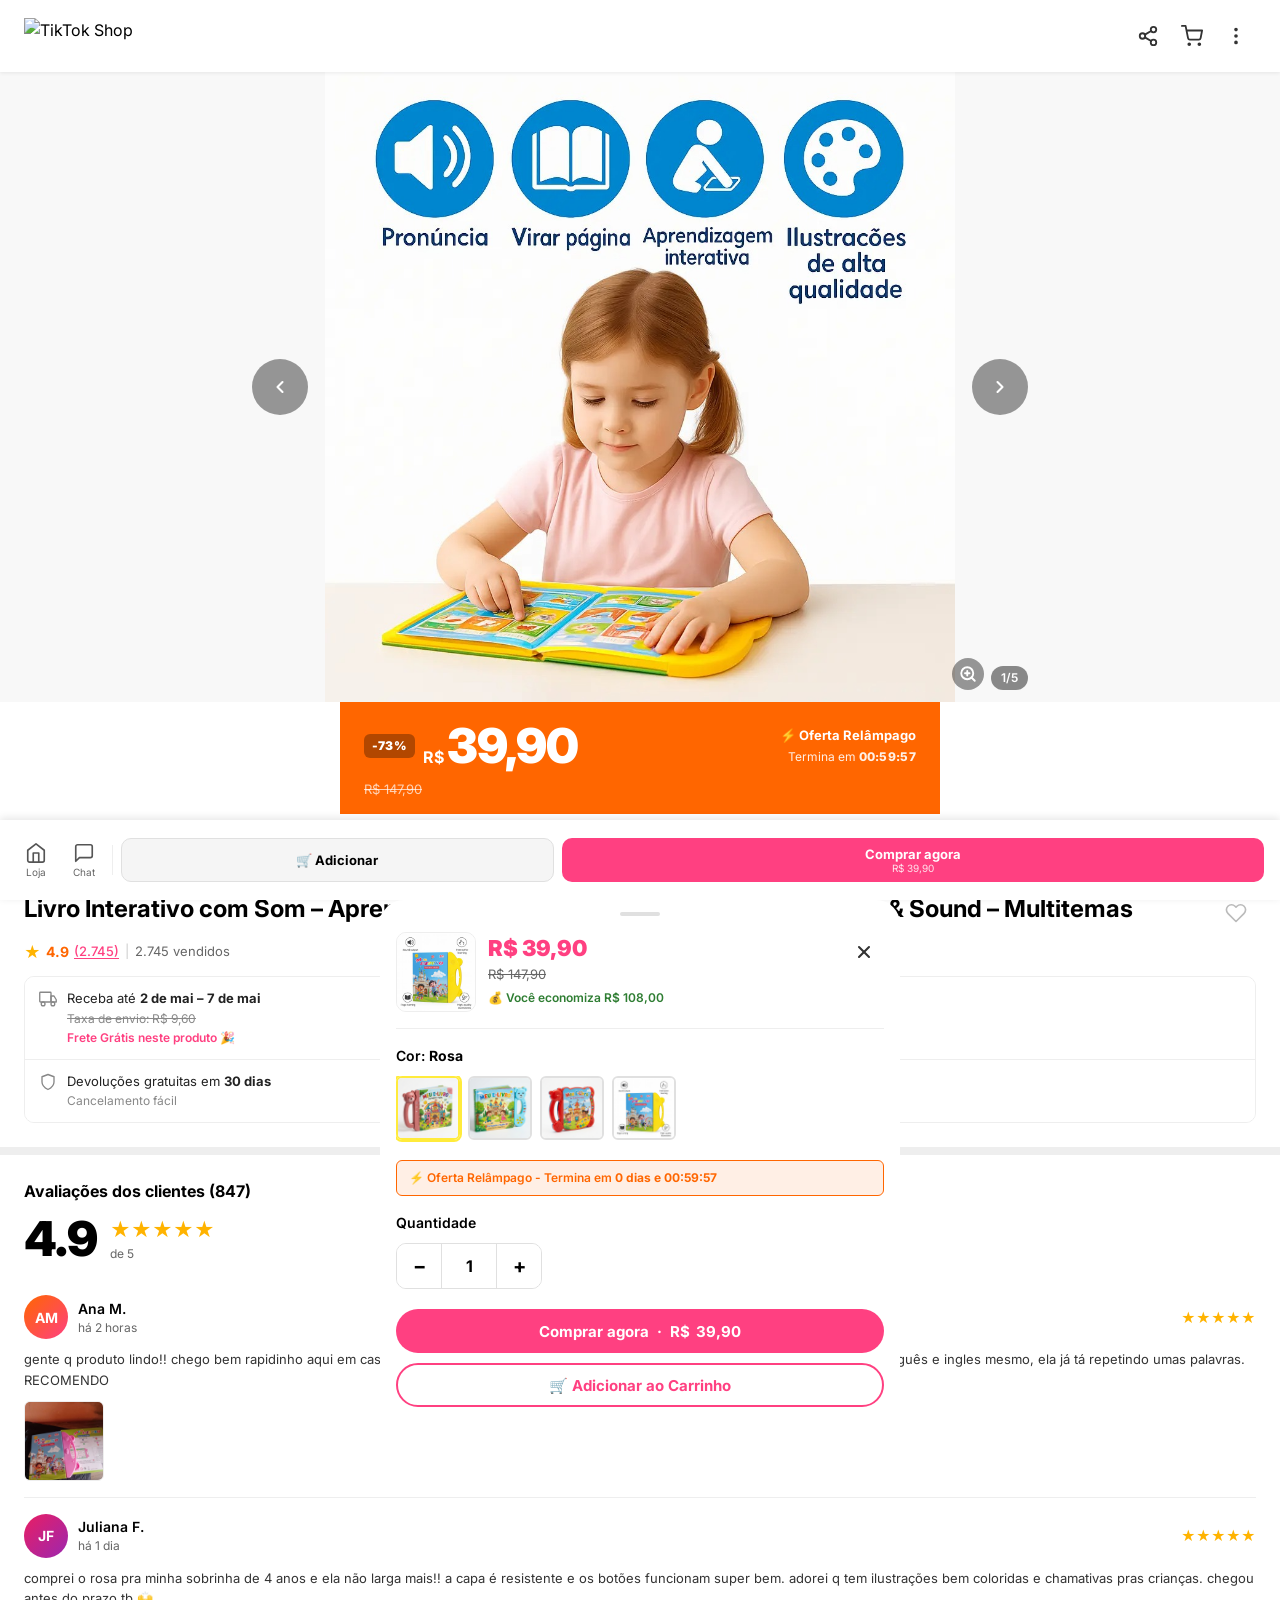
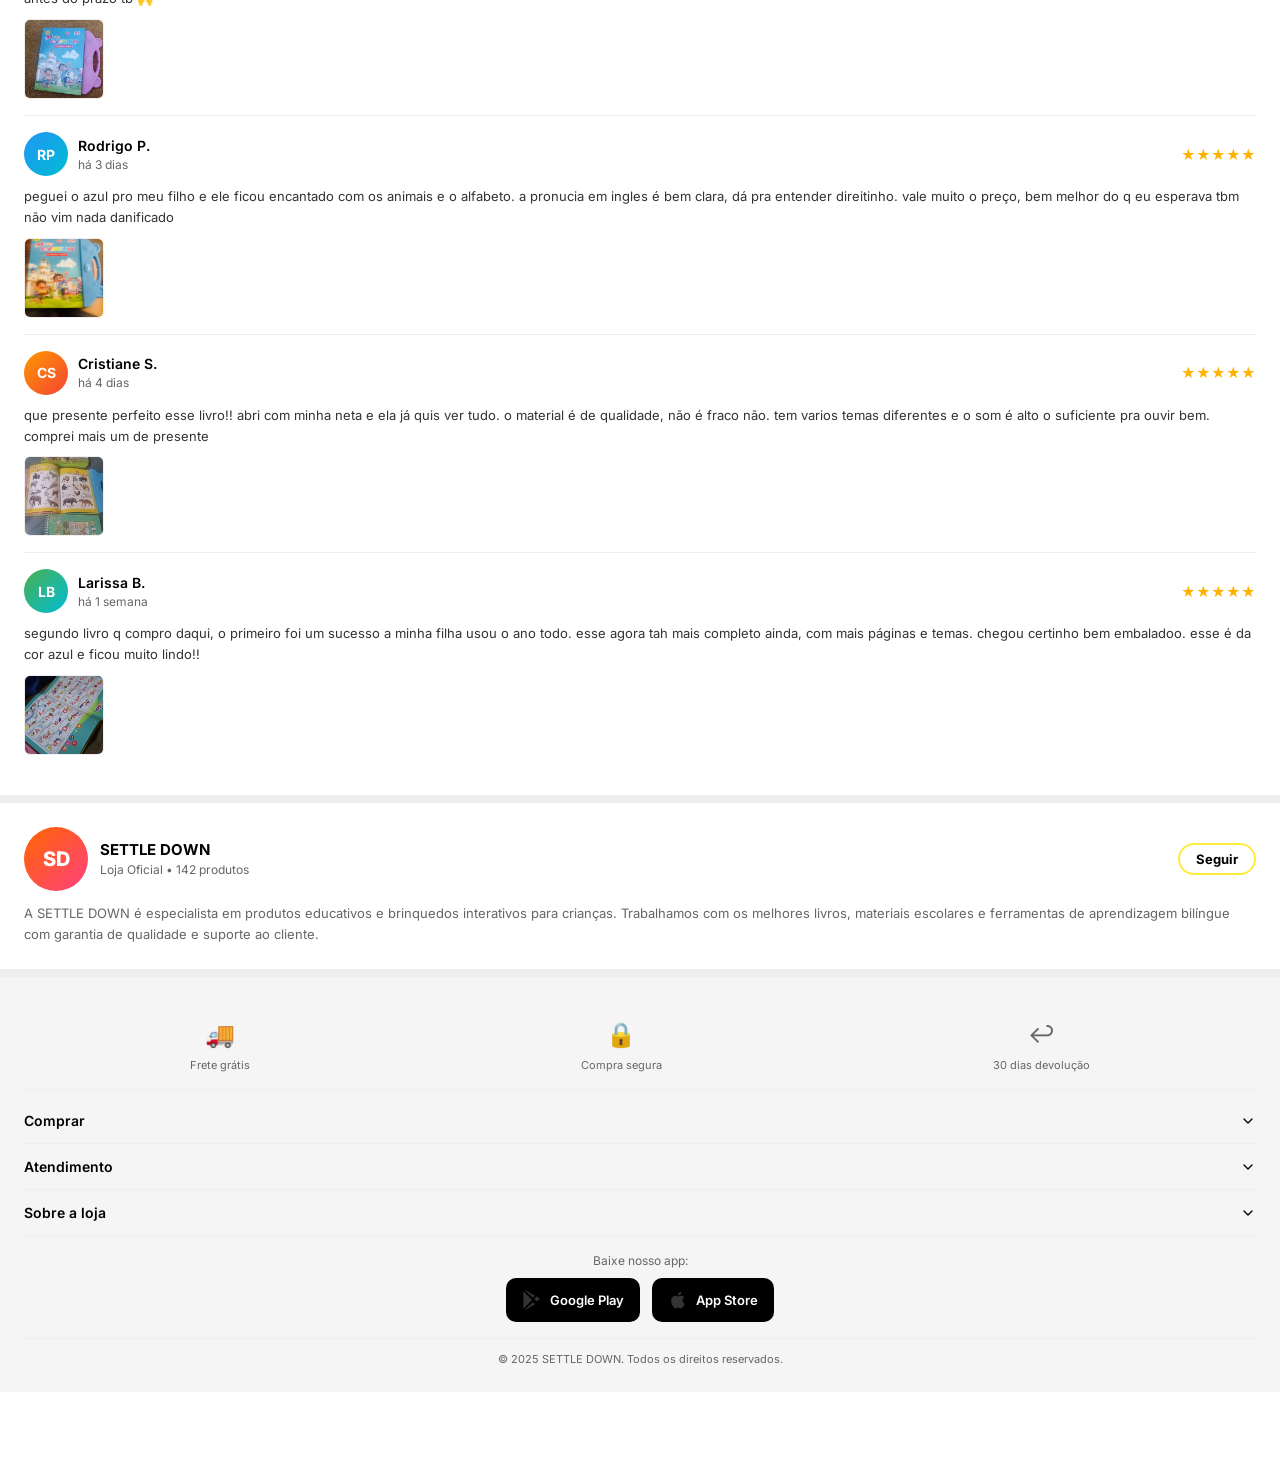
==== index.html @ db9d27bf "Update index.html" ====
<!DOCTYPE html>
<html lang="pt-BR">
<head>
  <!-- TikTok Pixel Code Start -->
<script>
!function (w, d, t) {
  w.TiktokAnalyticsObject=t;var ttq=w[t]=w[t]||[];ttq.methods=["page","track","identify","instances","debug","on","off","once","ready","alias","group","enableCookie","disableCookie","holdConsent","revokeConsent","grantConsent"],ttq.setAndDefer=function(t,e){t[e]=function(){t.push([e].concat(Array.prototype.slice.call(arguments,0)))}};for(var i=0;i<ttq.methods.length;i++)ttq.setAndDefer(ttq,ttq.methods[i]);ttq.instance=function(t){for(
var e=ttq._i[t]||[],n=0;n<ttq.methods.length;n++)ttq.setAndDefer(e,ttq.methods[n]);return e},ttq.load=function(e,n){var r="https://analytics.tiktok.com/i18n/pixel/events.js",o=n&&n.partner;ttq._i=ttq._i||{},ttq._i[e]=[],ttq._i[e]._u=r,ttq._t=ttq._t||{},ttq._t[e]=+new Date,ttq._o=ttq._o||{},ttq._o[e]=n||{};n=document.createElement("script")
;n.type="text/javascript",n.async=!0,n.src=r+"?sdkid="+e+"&lib="+t;e=document.getElementsByTagName("script")[0];e.parentNode.insertBefore(n,e)};


  ttq.load('D7K9DBJC77U6M9K7TMSG');
  ttq.page();
}(window, document, 'ttq');
</script>
<!-- TikTok Pixel Code End -->

  <meta charset="UTF-8">
  <meta name="viewport" content="width=device-width, initial-scale=1.0, maximum-scale=1.0, user-scalable=no">
  <meta name="description" content="Livro Interativo com Som – Aprendizagem Bilíngue Português/Inglês – Touch & Sound – Multitemas. Oferta relâmpago com -87% de desconto. Frete grátis e devolução em 30 dias.">
  <title>Livro Interativo com Som – Touch & Sound Bilíngue | Loja Oficial</title>
  <link rel="stylesheet" href="styles.css">
  <link rel="stylesheet" href="product.css">
</head>
<body>

<!-- ========== OVERLAY ========== -->
<div class="overlay" id="overlay"></div>

<!-- ========== HEADER ========== -->
<header class="site-header" id="site-header">
  <div class="header-logo">
    <img src="//sf16-website.neutral.ttwstatic.com/obj/tiktok_web_static/i18n_ecom_fe/tiktok_shop_web_mono/packages/apps/pdp_h5/static/image/tts-logo-light.28ce4ad8.png" alt="TikTok Shop" class="header-logo-img">
  </div>
  <div class="header-actions">
    <button class="icon-btn" aria-label="Compartilhar" id="share-btn" title="Compartilhar">
      <svg width="22" height="22" viewBox="0 0 24 24" fill="none" stroke="#333" stroke-width="2" stroke-linecap="round" stroke-linejoin="round">
        <circle cx="18" cy="5" r="3"/><circle cx="6" cy="12" r="3"/><circle cx="18" cy="19" r="3"/>
        <line x1="8.59" y1="13.51" x2="15.42" y2="17.49"/><line x1="15.41" y1="6.51" x2="8.59" y2="10.49"/>
      </svg>
    </button>
    <button class="icon-btn cart-badge" aria-label="Carrinho" id="cart-btn" title="Carrinho">
      <svg width="22" height="22" viewBox="0 0 24 24" fill="none" stroke="#333" stroke-width="2" stroke-linecap="round" stroke-linejoin="round">
        <circle cx="9" cy="21" r="1"/><circle cx="20" cy="21" r="1"/>
        <path d="M1 1h4l2.68 13.39a2 2 0 0 0 2 1.61h9.72a2 2 0 0 0 2-1.61L23 6H6"/>
      </svg>
      <span class="cart-badge-dot" id="cart-dot" style="display:none"></span>
    </button>
    <button class="icon-btn" aria-label="Menu" id="menu-btn" title="Menu">
      <svg width="22" height="22" viewBox="0 0 24 24" fill="none" stroke="#333" stroke-width="2" stroke-linecap="round" stroke-linejoin="round">
        <circle cx="12" cy="5" r="1"/><circle cx="12" cy="12" r="1"/><circle cx="12" cy="19" r="1"/>
      </svg>
    </button>
  </div>
</header>

<!-- ========== MAIN PAGE ========== -->
<main class="page" id="main-page">

  <!-- ===== GALLERY / CAROUSEL ===== -->
  <section class="gallery-section" aria-label="Galeria de imagens do produto">
    <div class="gallery-wrapper" id="gallery-wrapper">
      <div class="gallery-track" id="gallery-track">
        <div class="gallery-slide"><img src="book_1.jpg" alt="Livro Interativo com Som – criança usando o livro" loading="eager"></div>
        <div class="gallery-slide"><img src="book_2.jpg" alt="Livro Interativo com Som – Meu E-Livro capa frontal" loading="lazy"></div>
        <div class="gallery-slide"><img src="book_3.jpg" alt="Livro Interativo com Som – página do alfabeto bilíngue" loading="lazy"></div>
        <div class="gallery-slide"><img src="book_4.jpg" alt="Livro Interativo com Som – verso do produto" loading="lazy"></div>
        <div class="gallery-slide"><img src="book_5.jpg" alt="Livro Interativo com Som – produto em cena" loading="lazy"></div>
      </div>
      <button class="gallery-arrow gallery-prev" id="gallery-prev" aria-label="Imagem anterior">
        <svg width="20" height="20" viewBox="0 0 24 24" fill="none" stroke="#fff" stroke-width="2.5" stroke-linecap="round" stroke-linejoin="round"><polyline points="15,18 9,12 15,6"/></svg>
      </button>
      <button class="gallery-arrow gallery-next" id="gallery-next" aria-label="Próxima imagem">
        <svg width="20" height="20" viewBox="0 0 24 24" fill="none" stroke="#fff" stroke-width="2.5" stroke-linecap="round" stroke-linejoin="round"><polyline points="9,18 15,12 9,6"/></svg>
      </button>
      <div class="gallery-counter" id="gallery-counter">1/5</div>
      <button class="gallery-zoom" id="gallery-zoom" aria-label="Ampliar imagem">
        <svg width="18" height="18" viewBox="0 0 24 24" fill="none" stroke="#fff" stroke-width="2.5" stroke-linecap="round" stroke-linejoin="round"><circle cx="11" cy="11" r="8"/><line x1="21" y1="21" x2="16.65" y2="16.65"/><line x1="11" y1="8" x2="11" y2="14"/><line x1="8" y1="11" x2="14" y2="11"/></svg>
      </button>
    </div>
  </section>

  <!-- ===== PRICE & URGENCY ===== -->
  <section class="price-section" aria-label="Oferta e preço">

    <!-- CAIXA LARANJA -->
    <div class="price-box">

      <!-- Linha 1: [badge + preço grande] à esquerda  |  [⚡ texto + countdown] à direita -->
      <div class="price-main-row">

        <div class="price-left-group">
          <span class="discount-tag">-73%</span>
          <div class="price-current">
            <span class="price-currency">R$</span>
            <strong class="price-value" id="price-display">39,90</strong>
          </div>
        </div>

        <div class="price-right-group">
          <div class="price-offer-label">⚡ Oferta Relâmpago</div>
          <div class="price-countdown">Termina em <strong id="countdown-timer">00:59:59</strong></div>
        </div>

      </div>

      <!-- Linha 2: preço original riscado -->
      <div class="price-original-row">
        <span class="price-orig-strike">R$ 147,90</span>
      </div>

    </div><!-- /price-box -->

    <!-- TIRA BRANCA COM PILLS -->
    <div class="price-pills-strip">
      <button class="price-pill price-pill--filled">🎁 Economize R$ 108,00</button>
      <button class="price-pill price-pill--outline">Economize 73% com bônus</button>
    </div>

  </section>

  <!-- ===== PRODUCT INFO ===== -->
  <section class="product-info-section" aria-label="Informações do produto">
    <div class="product-title-row">
      <h1 class="product-title">Livro Interativo com Som – Aprendizagem Bilíngue Português/Inglês – Touch &amp; Sound – Multitemas</h1>
      <button class="icon-btn fav-btn" id="fav-btn" aria-label="Adicionar aos favoritos" title="Favoritar">
        <svg id="fav-icon" width="22" height="22" viewBox="0 0 24 24" fill="none" stroke="#bbb" stroke-width="1.8" stroke-linecap="round" stroke-linejoin="round"><path d="M20.84 4.61a5.5 5.5 0 0 0-7.78 0L12 5.67l-1.06-1.06a5.5 5.5 0 0 0-7.78 7.78l1.06 1.06L12 21.23l7.78-7.78 1.06-1.06a5.5 5.5 0 0 0 0-7.78z"/></svg>
      </button>
    </div>

    <!-- Rating row: ★ laranja + 4.9 laranja + (2.745) azul | pipe | 2.745 vendidos -->
    <div class="product-rating-row">
      <span class="star-single">★</span>
      <span class="rating-num-orange">4.9</span>
      <span class="rating-count-link">(2.745)</span>
      <span class="rating-pipe">|</span>
      <span class="rating-sold">2.745 vendidos</span>
    </div>

    <!-- Logistics -->
    <div class="logistics-list">

      <!-- Entrega -->
      <div class="logistics-item">
        <span class="logistics-icon-svg">
          <svg width="18" height="18" viewBox="0 0 24 24" fill="none" stroke="#888" stroke-width="1.8" stroke-linecap="round" stroke-linejoin="round"><rect x="1" y="3" width="15" height="13" rx="1"/><path d="M16 8h4l3 5v3h-7V8z"/><circle cx="5.5" cy="18.5" r="2.5"/><circle cx="18.5" cy="18.5" r="2.5"/></svg>
        </span>
        <div class="logistics-item-body">
          <div style="font-size:13px;color:#222">Receba até <strong>2 de mai – 7 de mai</strong></div>
          <div style="font-size:12px;color:#888;text-decoration:line-through;margin-top:1px">Taxa de envio: R$ 9,60</div>
          <div style="font-size:12px;color:var(--color-action);font-weight:600;margin-top:1px">Frete Grátis neste produto 🎉</div>
        </div>
      </div>

      <!-- Devoluções -->
      <div class="logistics-item">
        <span class="logistics-icon-svg">
          <svg width="18" height="18" viewBox="0 0 24 24" fill="none" stroke="#888" stroke-width="1.8" stroke-linecap="round" stroke-linejoin="round"><path d="M12 22s8-4 8-10V5l-8-3-8 3v7c0 6 8 10 8 10z"/></svg>
        </span>
        <div class="logistics-item-body">
          <div style="font-size:13px;color:#222">Devoluções gratuitas em <strong>30 dias</strong></div>
          <div style="font-size:12px;color:#888;margin-top:1px">Cancelamento fácil</div>
        </div>
      </div>

    </div>
  </section>

  <div class="section-divider"></div>

  <!-- ===== REVIEWS ===== -->
  <section class="reviews-section" aria-label="Avaliações dos clientes">
    <div class="reviews-header">
      <h2 class="section-title">Avaliações dos clientes (847)</h2>
      <div class="reviews-summary">
        <span class="rating-big">4.9</span>
        <div>
          <div class="stars" style="font-size:20px">★★★★★</div>
          <div style="font-size:12px;color:var(--color-text-secondary)">de 5</div>
        </div>
      </div>
    </div>
      <!-- Review 1 -->
      <article class="review-card">
        <div class="review-header">
          <div class="review-avatar" style="background: linear-gradient(135deg,#FF6600,#FF4081)">AM</div>
          <div class="review-meta">
            <div class="font-semibold" style="font-size:14px">Ana M.</div>
            <div style="font-size:12px;color:var(--color-text-secondary)">há 2 horas</div>
          </div>
          <div class="stars" style="margin-left:auto">★★★★★</div>
        </div>
        <p class="review-text">gente q produto lindo!! chego bem rapidinho aqui em casa, minha filha amou de mais ficou só apertando os botões kkk. o livro fala em português e ingles mesmo, ela já tá repetindo umas palavras. RECOMENDO</p>
        <img class="review-photo" src="review_1.jpg" alt="Foto do livro recebido" loading="lazy">
      </article>
      <!-- Review 2 -->
      <article class="review-card">
        <div class="review-header">
          <div class="review-avatar" style="background: linear-gradient(135deg,#E91E63,#9C27B0)">JF</div>
          <div class="review-meta">
            <div class="font-semibold" style="font-size:14px">Juliana F.</div>
            <div style="font-size:12px;color:var(--color-text-secondary)">há 1 dia</div>
          </div>
          <div class="stars" style="margin-left:auto">★★★★★</div>
        </div>
        <p class="review-text">comprei o rosa pra minha sobrinha de 4 anos e ela não larga mais!! a capa é resistente e os botões funcionam super bem. adorei q tem ilustrações bem coloridas e chamativas pras crianças. chegou antes do prazo tb 🙌</p>
        <img class="review-photo" src="review_2.jpg" alt="Foto do livro rosa recebido" loading="lazy">
      </article>
      <!-- Review 3 -->
      <article class="review-card">
        <div class="review-header">
          <div class="review-avatar" style="background: linear-gradient(135deg,#2196F3,#00BCD4)">RP</div>
          <div class="review-meta">
            <div class="font-semibold" style="font-size:14px">Rodrigo P.</div>
            <div style="font-size:12px;color:var(--color-text-secondary)">há 3 dias</div>
          </div>
          <div class="stars" style="margin-left:auto">★★★★★</div>
        </div>
        <p class="review-text">peguei o azul pro meu filho e ele ficou encantado com os animais e o alfabeto. a pronucia em ingles é bem clara, dá pra entender direitinho. vale muito o preço, bem melhor do q eu esperava tbm não vim nada danificado</p>
        <img class="review-photo" src="review_3.jpg" alt="Foto do livro azul recebido" loading="lazy">
      </article>
      <!-- Review 4 -->
      <article class="review-card">
        <div class="review-header">
          <div class="review-avatar" style="background: linear-gradient(135deg,#FF9800,#F44336)">CS</div>
          <div class="review-meta">
            <div class="font-semibold" style="font-size:14px">Cristiane S.</div>
            <div style="font-size:12px;color:var(--color-text-secondary)">há 4 dias</div>
          </div>
          <div class="stars" style="margin-left:auto">★★★★★</div>
        </div>
        <p class="review-text">que presente perfeito esse livro!! abri com minha neta e ela já quis ver tudo. o material é de qualidade, não é fraco não. tem varios temas diferentes e o som é alto o suficiente pra ouvir bem. comprei mais um de presente</p>
        <img class="review-photo" src="review_4.jpg" alt="Foto do livro e conteudo" loading="lazy">
      </article>
      <!-- Review 5 -->
      <article class="review-card">
        <div class="review-header">
          <div class="review-avatar" style="background: linear-gradient(135deg,#4CAF50,#00BCD4)">LB</div>
          <div class="review-meta">
            <div class="font-semibold" style="font-size:14px">Larissa B.</div>
            <div style="font-size:12px;color:var(--color-text-secondary)">há 1 semana</div>
          </div>
          <div class="stars" style="margin-left:auto">★★★★★</div>
        </div>
        <p class="review-text">segundo livro q compro daqui, o primeiro foi um sucesso a minha filha usou o ano todo. esse agora tah mais completo ainda, com mais páginas e temas. chegou certinho bem embaladoo. esse é da cor azul e ficou muito lindo!!</p>
        <img class="review-photo" src="review_5.jpg" alt="Foto do alfabeto bilinguê" loading="lazy">
      </article>
    </div>
  </section>

  <div class="section-divider"></div>

  <!-- ===== SELLER INFO ===== -->
  <section class="seller-section" aria-label="Informações da loja">
    <div class="seller-header">
      <div class="seller-avatar">SD</div>
      <div class="seller-meta">
        <div class="font-bold" style="font-size:15px">SETTLE DOWN</div>
        <div style="font-size:12px;color:var(--color-text-secondary)">Loja Oficial • 142 produtos</div>
      </div>
      <button class="follow-btn" id="follow-btn">Seguir</button>
    </div>
    <p class="seller-desc">A SETTLE DOWN é especialista em produtos educativos e brinquedos interativos para crianças. Trabalhamos com os melhores livros, materiais escolares e ferramentas de aprendizagem bilíngue com garantia de qualidade e suporte ao cliente.</p>
  </section>

  <div class="section-divider"></div>

  <!-- ===== FOOTER ===== -->
  <footer class="site-footer" aria-label="Rodapé">
    <div class="footer-trust">
      <div class="trust-item">
        <span>🚚</span>
        <span>Frete grátis</span>
      </div>
      <div class="trust-item">
        <span>🔒</span>
        <span>Compra segura</span>
      </div>
      <div class="trust-item">
        <span>↩️</span>
        <span>30 dias devolução</span>
      </div>
    </div>

    <div class="footer-accordion">
      <div class="accordion-item">
        <button class="accordion-trigger" aria-expanded="false">
          Comprar
          <svg class="accordion-chevron" width="16" height="16" viewBox="0 0 24 24" fill="none" stroke="currentColor" stroke-width="2" stroke-linecap="round" stroke-linejoin="round"><polyline points="6,9 12,15 18,9"/></svg>
        </button>
        <div class="accordion-content">
          <ul>
            <li><a href="#">Todos os produtos</a></li>
            <li><a href="#">Capacetes integrais</a></li>
            <li><a href="#">Acessórios</a></li>
            <li><a href="#">Ofertas</a></li>
          </ul>
        </div>
      </div>
      <div class="accordion-item">
        <button class="accordion-trigger" aria-expanded="false">
          Atendimento
          <svg class="accordion-chevron" width="16" height="16" viewBox="0 0 24 24" fill="none" stroke="currentColor" stroke-width="2" stroke-linecap="round" stroke-linejoin="round"><polyline points="6,9 12,15 18,9"/></svg>
        </button>
        <div class="accordion-content">
          <ul>
            <li><a href="#">Meus pedidos</a></li>
            <li><a href="#">Rastrear entrega</a></li>
            <li><a href="#">Devoluções</a></li>
            <li><a href="#">Contato</a></li>
          </ul>
        </div>
      </div>
      <div class="accordion-item">
        <button class="accordion-trigger" aria-expanded="false">
          Sobre a loja
          <svg class="accordion-chevron" width="16" height="16" viewBox="0 0 24 24" fill="none" stroke="currentColor" stroke-width="2" stroke-linecap="round" stroke-linejoin="round"><polyline points="6,9 12,15 18,9"/></svg>
        </button>
        <div class="accordion-content">
          <ul>
            <li><a href="#">Quem somos</a></li>
            <li><a href="#">Política de privacidade</a></li>
            <li><a href="#">Termos de uso</a></li>
          </ul>
        </div>
      </div>
    </div>

    <div class="footer-apps">
      <p style="font-size:12px;color:var(--color-text-secondary);margin-bottom:8px">Baixe nosso app:</p>
      <div class="app-buttons">
        <button class="app-btn">
          <svg width="20" height="20" viewBox="0 0 24 24" fill="#333"><path d="M3.18 23.76c.37.2.8.2 1.14.02l11.34-6.54-2.5-2.5-9.98 9.02zm-1.31-1.43c-.14-.28-.22-.58-.22-.92V2.59c0-.34.08-.64.22-.92l10.32 10.33-10.32 10.33zM20.27 9.5L17.5 7.9l-2.79 2.79 2.79 2.79 2.8-1.62c.8-.46.8-1.8-.03-2.36zM4.32.22C3.97.04 3.54.04 3.18.24l9.98 9.02 2.5-2.5L4.32.22z"/></svg>
          Google Play
        </button>
        <button class="app-btn">
          <svg width="20" height="20" viewBox="0 0 24 24" fill="#333"><path d="M18.71 19.5c-.83 1.24-1.71 2.45-3.05 2.47-1.34.03-1.77-.79-3.29-.79-1.53 0-2 .77-3.27.82-1.31.05-2.3-1.32-3.14-2.53C4.25 17 2.94 12.45 4.7 9.39c.87-1.52 2.43-2.48 4.12-2.51 1.28-.02 2.5.87 3.29.87.78 0 2.26-1.07 3.8-.91.65.03 2.47.26 3.64 1.98l-.09.06c-.22.14-2.15 1.25-2.13 3.73.03 2.97 2.6 3.96 2.63 3.97l-.05.42zM13 3.5c.73-.83 1.94-1.46 2.94-1.5.13 1.17-.34 2.35-1.04 3.19-.69.85-1.83 1.51-2.95 1.42-.15-1.15.41-2.35 1.05-3.11z"/></svg>
          App Store
        </button>
      </div>
    </div>

    <p class="footer-copyright">© 2025 SETTLE DOWN. Todos os direitos reservados.</p>
  </footer>

</main>

<!-- ========== BOTTOM BAR ========== -->
<nav class="bottom-bar" aria-label="Barra de ações">
  <button class="bottom-bar-icon" aria-label="Ir para loja" id="bar-store-btn">
    <svg width="22" height="22" viewBox="0 0 24 24" fill="none" stroke="#555" stroke-width="1.8" stroke-linecap="round" stroke-linejoin="round"><path d="M3 9l9-7 9 7v11a2 2 0 0 1-2 2H5a2 2 0 0 1-2-2z"/><polyline points="9,22 9,12 15,12 15,22"/></svg>
    <span>Loja</span>
  </button>
  <button class="bottom-bar-icon" aria-label="Abrir chat" id="bar-chat-btn">
    <svg width="22" height="22" viewBox="0 0 24 24" fill="none" stroke="#555" stroke-width="1.8" stroke-linecap="round" stroke-linejoin="round"><path d="M21 15a2 2 0 0 1-2 2H7l-4 4V5a2 2 0 0 1 2-2h14a2 2 0 0 1 2 2z"/></svg>
    <span>Chat</span>
  </button>
  <div class="bottom-bar-spacer"></div>
  <button class="btn-add-cart" id="bar-add-cart-btn" aria-label="Adicionar ao carrinho">
    🛒 Adicionar
  </button>
  <button class="btn-buy-now" id="bar-buy-btn" aria-label="Comprar agora">
    Comprar agora
    <small>R$ 39,90</small>
  </button>
</nav>

<!-- ========== MODAL COMPRA ========== -->
<div class="modal-sheet" id="buy-modal" role="dialog" aria-modal="true" aria-label="Opções de compra">
  <div class="modal-handle"></div>
  <div class="buy-modal-content">
    <!-- Header do Modal -->
    <div class="buy-modal-header">
      <img src="book_2.jpg" alt="Livro Interativo com Som" class="modal-thumb" id="modal-img">
      <div class="modal-product-info">
        <div class="modal-price-current">R$ 39,90</div>
        <div class="modal-price-original strike">R$ 147,90</div>
        <div class="modal-savings">💰 Você economiza R$ 108,00</div>
      </div>
      <button class="icon-btn modal-close" id="modal-close" aria-label="Fechar">
        <svg width="20" height="20" viewBox="0 0 24 24" fill="none" stroke="#333" stroke-width="2.5" stroke-linecap="round" stroke-linejoin="round"><line x1="18" y1="6" x2="6" y2="18"/><line x1="6" y1="6" x2="18" y2="18"/></svg>
      </button>
    </div>

    <!-- Seleção de Cor -->
    <div class="modal-section">
      <div class="modal-label">Cor: <strong id="selected-color-name">Rosa</strong></div>
      <div class="variant-scroll" role="group" aria-label="Selecione a cor">
        <button class="variant-thumb selected" data-color="Rosa" data-img="book_rosa.png" aria-pressed="true" aria-label="Cor Rosa">
          <img src="book_rosa.png" alt="Rosa">
          <span class="color-dot" style="background:#FF69B4"></span>
        </button>
        <button class="variant-thumb" data-color="Azul" data-img="book_azul.png" aria-pressed="false" aria-label="Cor Azul">
          <img src="book_azul.png" alt="Azul">
          <span class="color-dot" style="background:#4FC3F7"></span>
        </button>
        <button class="variant-thumb" data-color="Vermelho" data-img="book_vermelho.png" aria-pressed="false" aria-label="Cor Vermelho">
          <img src="book_vermelho.png" alt="Vermelho">
          <span class="color-dot" style="background:#EF5350"></span>
        </button>
        <button class="variant-thumb" data-color="Amarelo" data-img="book_amarelo_real.jpg" aria-pressed="false" aria-label="Cor Amarelo">
          <img src="book_amarelo_real.jpg" alt="Amarelo">
          <span class="color-dot" style="background:#FFD600"></span>
        </button>
      </div>
    </div>

    <!-- Urgência -->
    <div class="urgency-bar">
      ⚡ Oferta Relâmpago - Termina em <strong id="modal-countdown">0 dias e 00:59:59</strong>
    </div>

    <!-- Quantidade -->
    <div class="modal-section">
      <div class="modal-label">Quantidade</div>
      <div class="qty-control">
        <button class="qty-btn" id="qty-minus" aria-label="Diminuir quantidade">−</button>
        <input type="number" class="qty-input" id="qty-input" value="1" min="1" max="99" inputmode="numeric" aria-label="Quantidade">
        <button class="qty-btn" id="qty-plus" aria-label="Aumentar quantidade">+</button>
      </div>
    </div>

    <!-- Ações -->
    <div class="modal-actions">
      <button class="btn-action" id="modal-buy-btn">
        Comprar agora &nbsp;·&nbsp; R$ <span id="modal-total">39,90</span>
      </button>
      <button class="btn-outline" id="modal-add-cart-btn">
        🛒 Adicionar ao Carrinho
      </button>
    </div>
  </div>
</div>

<!-- ========== ZOOM MODAL ========== -->
<div class="overlay" id="zoom-overlay" style="z-index:500"></div>
<div class="zoom-modal" id="zoom-modal" role="dialog" aria-label="Imagem ampliada">
  <button class="zoom-close" id="zoom-close" aria-label="Fechar zoom">✕</button>
  <img id="zoom-img" src="" alt="Imagem ampliada">
</div>

<script src="product.js"></script>
</body>
</html>
---- styles.css ----
/* ====================================================
   DESIGN SYSTEM - TELA TIKTOK SHOP
   ==================================================== */
@import url('https://fonts.googleapis.com/css2?family=Inter:wght@400;500;600;700;800;900&display=swap');

:root {
  --color-primary: #FF6600;
  --color-action: #FF4081;
  --color-accent: #FFEB3B;
  --color-bg: #FFFFFF;
  --color-divider: #EEEEEE;
  --color-text: #000000;
  --color-text-secondary: #666666;
  --color-blue: #0066CC;
  --color-green: #00C853;
  --color-gray-light: #F5F5F5;
  --color-gray-border: #E0E0E0;

  --font-family: 'Inter', sans-serif;

  --radius-sm: 6px;
  --radius-md: 10px;
  --radius-lg: 16px;
  --radius-xl: 24px;
  --radius-full: 9999px;

  --shadow-sm: 0 1px 4px rgba(0,0,0,0.08);
  --shadow-md: 0 2px 12px rgba(0,0,0,0.12);
  --shadow-lg: 0 4px 24px rgba(0,0,0,0.18);
  --shadow-top: 0 -2px 8px rgba(0,0,0,0.10);

  --transition-fast: 200ms ease-in-out;
  --transition-normal: 300ms ease-in-out;

  /* Spacing */
  --pad-section: 16px;
  --pad-card: 12px;
  --pad-btn-v: 12px;
  --pad-btn-h: 12px;
  --pad-icon: 8px;

  /* Typography */
  --font-title: 18px;
  --font-subtitle: 16px;
  --font-body: 14px;
  --font-label: 12px;
  --font-price: 32px;

  /* Header */
  --header-height: 56px;
  --bottom-bar-height: 60px;
}

@media (min-width: 600px) {
  :root {
    --pad-section: 20px;
    --pad-card: 16px;
    --pad-btn-v: 14px;
    --pad-btn-h: 16px;
    --pad-icon: 12px;
    --font-title: 20px;
    --font-subtitle: 18px;
    --font-body: 16px;
    --font-label: 12px;
    --font-price: 40px;
    --header-height: 64px;
    --bottom-bar-height: 70px;
  }
}

@media (min-width: 1024px) {
  :root {
    --pad-section: 24px;
    --pad-card: 20px;
    --pad-btn-v: 16px;
    --pad-btn-h: 20px;
    --pad-icon: 16px;
    --font-title: 24px;
    --font-subtitle: 20px;
    --font-body: 18px;
    --font-label: 14px;
    --font-price: 48px;
    --header-height: 72px;
    --bottom-bar-height: 80px;
  }
}

/* ====================================================
   RESET & BASE
   ==================================================== */
*, *::before, *::after {
  box-sizing: border-box;
  margin: 0;
  padding: 0;
  -webkit-tap-highlight-color: transparent;
}

html {
  font-size: 16px;
  scroll-behavior: smooth;
}

body {
  font-family: var(--font-family);
  background: var(--color-bg);
  color: var(--color-text);
  line-height: 1.5;
  overflow-x: hidden;
  -webkit-font-smoothing: antialiased;
}

img {
  display: block;
  max-width: 100%;
}

button {
  font-family: var(--font-family);
  cursor: pointer;
  border: none;
  outline: none;
  background: none;
}

input {
  font-family: var(--font-family);
  outline: none;
}

a {
  text-decoration: none;
  color: inherit;
}

ul {
  list-style: none;
}

/* ====================================================
   UTILITY CLASSES
   ==================================================== */
.text-action { color: var(--color-action); }
.text-primary { color: var(--color-primary); }
.text-secondary { color: var(--color-text-secondary); }
.text-blue { color: var(--color-blue); }
.text-green { color: var(--color-green); }
.font-bold { font-weight: 700; }
.font-semibold { font-weight: 600; }
.font-medium { font-weight: 500; }
.text-sm { font-size: 12px; }
.text-xs { font-size: 11px; }
.strike { text-decoration: line-through; color: var(--color-text-secondary); }
.flex { display: flex; }
.items-center { align-items: center; }
.justify-between { justify-content: space-between; }
.gap-4 { gap: 4px; }
.gap-8 { gap: 8px; }
.gap-12 { gap: 12px; }
.gap-16 { gap: 16px; }
.w-full { width: 100%; }
.hidden { display: none !important; }
.relative { position: relative; }
.section-divider { height: 8px; background: var(--color-divider); }

/* Buttons */
.btn-action {
  display: flex;
  align-items: center;
  justify-content: center;
  gap: 6px;
  background: var(--color-action);
  color: #fff;
  font-weight: 700;
  font-size: 15px;
  border-radius: var(--radius-full);
  min-height: 44px;
  padding: 10px 20px;
  width: 100%;
  transition: transform var(--transition-fast), box-shadow var(--transition-fast);
}

.btn-action:hover {
  transform: translateY(-1px);
  box-shadow: 0 4px 16px rgba(255,64,129,0.35);
}

.btn-action:active {
  transform: scale(0.98);
}

.btn-outline {
  display: flex;
  align-items: center;
  justify-content: center;
  gap: 6px;
  background: #fff;
  color: var(--color-action);
  font-weight: 700;
  font-size: 15px;
  border-radius: var(--radius-full);
  min-height: 44px;
  padding: 10px 20px;
  width: 100%;
  border: 2px solid var(--color-action);
  transition: background var(--transition-fast);
}

.btn-outline:hover {
  background: rgba(255,64,129,0.06);
}

.icon-btn {
  display: flex;
  align-items: center;
  justify-content: center;
  width: 40px;
  height: 40px;
  border-radius: var(--radius-full);
  cursor: pointer;
  transition: background var(--transition-fast);
  flex-shrink: 0;
}

.icon-btn:hover {
  background: var(--color-divider);
}

/* Stars */
.stars { color: #FFB300; font-size: 14px; }

/* Badges */
.badge {
  display: inline-flex;
  align-items: center;
  gap: 4px;
  border-radius: var(--radius-full);
  font-size: 11px;
  font-weight: 700;
  padding: 2px 8px;
}

.badge-orange { background: var(--color-primary); color: #fff; }
.badge-green { background: #E8F5E9; color: #2E7D32; }
.badge-pink { background: rgba(255,64,129,0.12); color: var(--color-action); }

/* Overlay */
.overlay {
  position: fixed;
  inset: 0;
  background: rgba(0,0,0,0.5);
  z-index: 200;
  opacity: 0;
  pointer-events: none;
  transition: opacity var(--transition-normal);
}

.overlay.active {
  opacity: 1;
  pointer-events: all;
}

/* Modal */
.modal-sheet {
  position: fixed;
  bottom: 0;
  left: 0;
  right: 0;
  background: #fff;
  border-radius: var(--radius-xl) var(--radius-xl) 0 0;
  z-index: 300;
  transform: translateY(100%);
  transition: transform var(--transition-normal);
  max-height: 90vh;
  overflow-y: auto;
  overscroll-behavior: contain;
}

.modal-sheet.active {
  transform: translateY(0);
}

@media (min-width: 600px) {
  .modal-sheet { max-height: 75vh; }
}

@media (min-width: 1024px) {
  .modal-sheet {
    max-width: 520px;
    left: 50%;
    transform: translateX(-50%) translateY(100%);
    max-height: 80vh;
  }
  .modal-sheet.active {
    transform: translateX(-50%) translateY(0);
  }
}

.modal-handle {
  width: 40px;
  height: 4px;
  background: var(--color-gray-border);
  border-radius: var(--radius-full);
  margin: 12px auto 0;
}

/* ====================================================
   HEADER (shared)
   ==================================================== */
.site-header {
  position: fixed;
  top: 0;
  left: 0;
  right: 0;
  height: var(--header-height);
  background: #fff;
  box-shadow: var(--shadow-sm);
  display: flex;
  align-items: center;
  justify-content: space-between;
  padding: 0 var(--pad-section);
  z-index: 100;
}

.header-logo {
  display: flex;
  align-items: center;
}

.header-logo-img {
  height: 28px;
  width: auto;
  display: block;
  object-fit: contain;
}

@media (min-width: 600px) {
  .header-logo-img { height: 32px; }
}

@media (min-width: 1024px) {
  .header-logo-img { height: 36px; }
}

.header-actions {
  display: flex;
  align-items: center;
  gap: 4px;
}

.cart-badge {
  position: relative;
}

.cart-badge-dot {
  position: absolute;
  top: 4px;
  right: 4px;
  width: 8px;
  height: 8px;
  border-radius: 50%;
  background: var(--color-action);
  border: 2px solid #fff;
}

/* ====================================================
   PAGE WRAPPER
   ==================================================== */
.page {
  min-height: 100vh;
  padding-top: var(--header-height);
  padding-bottom: calc(var(--bottom-bar-height) + 8px);
}

/* ====================================================
   BOTTOM BAR (shared)
   ==================================================== */
.bottom-bar {
  position: fixed;
  bottom: 0;
  left: 0;
  right: 0;
  height: var(--bottom-bar-height);
  background: #fff;
  box-shadow: var(--shadow-top);
  display: flex;
  align-items: center;
  padding: 8px 12px;
  gap: 8px;
  z-index: 99;
}

@media (min-width: 600px) {
  .bottom-bar { padding: 12px 16px; }
}

.bottom-bar-icon {
  display: flex;
  flex-direction: column;
  align-items: center;
  justify-content: center;
  gap: 2px;
  min-width: 40px;
  min-height: 40px;
  border-radius: var(--radius-sm);
  cursor: pointer;
  transition: background var(--transition-fast);
  flex-shrink: 0;
  font-size: 10px;
  color: var(--color-text-secondary);
}

.bottom-bar-icon:hover { background: var(--color-divider); }

.bottom-bar-icon svg { display: block; }

.bottom-bar-spacer { width: 1px; background: var(--color-divider); height: 30px; }

.btn-add-cart {
  background: var(--color-gray-light);
  color: var(--color-text);
  font-weight: 700;
  font-size: 13px;
  border-radius: var(--radius-md);
  min-height: 44px;
  padding: 8px 12px;
  flex: 3;
  display: flex;
  align-items: center;
  justify-content: center;
  gap: 4px;
  cursor: pointer;
  transition: background var(--transition-fast);
  border: 1.5px solid var(--color-gray-border);
}

.btn-add-cart:hover { background: var(--color-gray-border); }

.btn-buy-now {
  background: var(--color-action);
  color: #fff;
  font-weight: 700;
  font-size: 13px;
  border-radius: var(--radius-md);
  min-height: 44px;
  padding: 8px 12px;
  flex: 5;
  display: flex;
  flex-direction: column;
  align-items: center;
  justify-content: center;
  cursor: pointer;
  transition: transform var(--transition-fast), box-shadow var(--transition-fast);
}

.btn-buy-now:hover {
  transform: translateY(-1px);
  box-shadow: 0 4px 16px rgba(255,64,129,0.35);
}

.btn-buy-now small {
  font-size: 10px;
  font-weight: 400;
  opacity: 0.85;
}

/* ====================================================
   REDUCED MOTION
   ==================================================== */
@media (prefers-reduced-motion: reduce) {
  *, *::before, *::after {
    animation-duration: 0.01ms !important;
    transition-duration: 0.01ms !important;
  }
}
---- product.css ----
/* ====================================================
   PRODUCT PAGE STYLES
   ==================================================== */

/* ===== GALLERY ===== */
.gallery-section {
  width: 100%;
  background: #f8f8f8;
  overflow: hidden;
}

.gallery-wrapper {
  position: relative;
  width: 100%;
  aspect-ratio: 1 / 1;
  overflow: hidden;
  user-select: none;
}

@media (min-width: 600px) {
  .gallery-wrapper { aspect-ratio: unset; height: 60vh; }
}

@media (min-width: 1024px) {
  .gallery-wrapper { height: 70vh; max-width: 800px; margin: 0 auto; }
}

.gallery-track {
  display: flex;
  height: 100%;
  transition: transform 300ms ease-in-out;
  will-change: transform;
}

.gallery-slide {
  min-width: 100%;
  height: 100%;
  display: flex;
  align-items: center;
  justify-content: center;
  background: #f8f8f8;
}

.gallery-slide img {
  width: 100%;
  height: 100%;
  object-fit: contain;
  object-position: center;
}

.gallery-arrow {
  position: absolute;
  top: 50%;
  transform: translateY(-50%);
  width: 40px;
  height: 40px;
  background: rgba(0,0,0,0.4);
  border-radius: 50%;
  display: flex;
  align-items: center;
  justify-content: center;
  cursor: pointer;
  transition: background var(--transition-fast), transform var(--transition-fast);
  z-index: 10;
  border: none;
}

@media (min-width: 600px) {
  .gallery-arrow { width: 48px; height: 48px; }
}

@media (min-width: 1024px) {
  .gallery-arrow { width: 56px; height: 56px; }
}

.gallery-arrow:hover { background: rgba(0,0,0,0.65); }

.gallery-prev { left: 12px; }
.gallery-next { right: 12px; }

.gallery-counter {
  position: absolute;
  bottom: 12px;
  right: 12px;
  background: rgba(0,0,0,0.45);
  color: #fff;
  font-size: 12px;
  font-weight: 600;
  padding: 3px 10px;
  border-radius: var(--radius-full);
  pointer-events: none;
}

.gallery-zoom {
  position: absolute;
  bottom: 12px;
  right: 56px;
  width: 32px;
  height: 32px;
  background: rgba(0,0,0,0.4);
  border-radius: 50%;
  display: flex;
  align-items: center;
  justify-content: center;
  cursor: pointer;
  border: none;
  transition: background var(--transition-fast);
}

.gallery-zoom:hover { background: rgba(0,0,0,0.65); }

/* ===== PRICE SECTION ===== */
.price-section {
  padding: 0;
}

/* ── Caixa laranja ── */
.price-box {
  background: var(--color-primary);
  padding: 12px 16px 10px;
}

@media (min-width: 600px) {
  .price-box { padding: 16px 20px 12px; }
}

@media (min-width: 1024px) {
  .price-box { padding: 20px 24px 14px; max-width: 600px; margin: 0 auto; }
}

/* ── Linha 1: esquerda [badge + preço] | direita [oferta + countdown] ── */
.price-main-row {
  display: flex;
  align-items: center;
  justify-content: space-between;
  gap: 8px;
  margin-bottom: 6px;
}

/* Grupo esquerdo: badge INLINE antes do preço */
.price-left-group {
  display: flex;
  align-items: center;
  gap: 8px;
  flex: 1;
  min-width: 0;
}

.discount-tag {
  display: inline-flex;
  align-items: center;
  justify-content: center;
  background: rgba(0, 0, 0, 0.30);
  color: #fff;
  font-weight: 900;
  font-size: 12px;
  padding: 3px 8px;
  border-radius: var(--radius-sm);
  letter-spacing: 0.2px;
  flex-shrink: 0;
  white-space: nowrap;
}

/* R$ [pequeno] + valor [grande] na mesma linha */
.price-current {
  display: flex;
  align-items: baseline;
  gap: 3px;
  line-height: 1;
}

.price-currency {
  font-size: 16px;
  font-weight: 700;
  color: #fff;
  line-height: 1;
}

.price-value {
  font-size: clamp(34px, 9vw, 48px);
  font-weight: 900;
  color: #fff;
  line-height: 1;
  letter-spacing: -1px;
}

/* Grupo direito: ⚡ texto + countdown empilhados */
.price-right-group {
  display: flex;
  flex-direction: column;
  align-items: flex-end;
  gap: 2px;
  flex-shrink: 0;
}

.price-offer-label {
  color: #fff;
  font-size: 13px;
  font-weight: 700;
  white-space: nowrap;
}

.price-countdown {
  color: rgba(255, 255, 255, 0.90);
  font-size: 12px;
  white-space: nowrap;
}

.price-countdown strong {
  font-weight: 800;
  letter-spacing: 0.3px;
}

/* ── Linha 2: preço original riscado ── */
.price-original-row {
  /* sem margem extra, fica colado logo abaixo */
}

.price-orig-strike {
  font-size: 13px;
  color: rgba(255, 255, 255, 0.70);
  text-decoration: line-through;
  text-decoration-thickness: 1px;
}

/* ── Tira branca com pills (fora da caixa laranja) ── */
.price-pills-strip {
  display: flex;
  align-items: center;
  gap: 8px;
  padding: 10px 16px;
  background: #fff;
  border-bottom: 1px solid var(--color-divider);
  flex-wrap: wrap;
}

@media (min-width: 600px) {
  .price-pills-strip { padding: 10px 20px; }
}

/* Pill base */
.price-pill {
  display: inline-flex;
  align-items: center;
  justify-content: center;
  font-size: 12px;
  font-weight: 600;
  padding: 7px 14px;
  border-radius: var(--radius-full);
  cursor: pointer;
  white-space: nowrap;
  font-family: var(--font-family);
  min-height: 34px;
  transition: opacity var(--transition-fast);
  border: 1.5px solid var(--color-action);
}

.price-pill:hover { opacity: 0.85; }

/* 1ª pill: fundo rosa sólido, texto branco */
.price-pill--filled {
  background: var(--color-action);
  color: #fff;
}

/* 2ª pill: fundo branco, borda rosa, texto rosa */
.price-pill--outline {
  background: #fff;
  color: var(--color-action);
}


/* ===== PRODUCT INFO ===== */
.product-info-section {
  padding: var(--pad-section);
}

.product-title-row {
  display: flex;
  align-items: flex-start;
  gap: 12px;
  margin-bottom: 8px;
}

.product-title {
  font-size: var(--font-title);
  font-weight: 700;
  line-height: 1.35;
  flex: 1;
  color: var(--color-text);
}

.fav-btn.active svg { fill: #FF4081; stroke: #FF4081; }

/* Rating row */
.product-rating-row {
  display: flex;
  align-items: center;
  gap: 5px;
  margin-bottom: 14px;
  flex-wrap: wrap;
}

.star-single {
  color: #FFB300;
  font-size: 16px;
  line-height: 1;
}

.rating-num-orange {
  color: #FF6600;
  font-size: 14px;
  font-weight: 700;
}

.rating-count-link {
  color: var(--color-action);
  font-size: 13px;
  font-weight: 500;
  cursor: pointer;
  text-decoration: underline;
  text-underline-offset: 2px;
}

.rating-pipe {
  color: #ccc;
  font-size: 13px;
  margin: 0 1px;
}

.rating-sold {
  color: var(--color-text-secondary);
  font-size: 13px;
}

/* Logistics */
.logistics-list {
  display: flex;
  flex-direction: column;
  border: 1px solid var(--color-divider);
  border-radius: var(--radius-md);
  overflow: hidden;
}

.logistics-item {
  display: flex;
  align-items: flex-start;
  gap: 10px;
  padding: 12px 14px;
  border-bottom: 1px solid var(--color-divider);
  background: #fff;
}

.logistics-item:last-child { border-bottom: none; }

.logistics-icon-svg {
  display: flex;
  align-items: center;
  justify-content: center;
  flex-shrink: 0;
  margin-top: 1px;
}

.logistics-item-body {
  flex: 1;
  line-height: 1.5;
}

/* legacy emoji icons still used in other sections */
.logistics-icon { font-size: 16px; flex-shrink: 0; }
.logistics-item--highlight { background: #E8F5E9; }

/* ===== REVIEWS ===== */
.reviews-section {
  padding: var(--pad-section);
}

.section-title {
  font-size: 16px;
  font-weight: 700;
  margin-bottom: 12px;
}

.reviews-header {
  margin-bottom: 16px;
}

.reviews-summary {
  display: flex;
  align-items: center;
  gap: 12px;
}

.rating-big {
  font-size: 48px;
  font-weight: 900;
  color: var(--color-text);
  line-height: 1;
}

.reviews-list {
  display: flex;
  flex-direction: column;
  gap: 0;
}

.review-card {
  padding: 16px 0;
  border-bottom: 1px solid var(--color-divider);
}

.review-card:last-child { border-bottom: none; }

.review-header {
  display: flex;
  align-items: center;
  gap: 10px;
  margin-bottom: 10px;
}

.review-avatar {
  width: 36px;
  height: 36px;
  border-radius: 50%;
  display: flex;
  align-items: center;
  justify-content: center;
  color: #fff;
  font-weight: 700;
  font-size: 12px;
  flex-shrink: 0;
}

@media (min-width: 600px) {
  .review-avatar { width: 44px; height: 44px; font-size: 14px; }
}

.review-meta {
  flex: 1;
}

.review-text {
  font-size: 13px;
  color: #333;
  line-height: 1.6;
  margin-bottom: 10px;
}

.review-photo {
  width: 64px;
  height: 64px;
  object-fit: cover;
  border-radius: var(--radius-sm);
  border: 1px solid var(--color-divider);
}

@media (min-width: 600px) {
  .review-photo { width: 80px; height: 80px; }
}

/* ===== SELLER ===== */
.seller-section {
  padding: var(--pad-section);
}

.seller-header {
  display: flex;
  align-items: center;
  gap: 12px;
  margin-bottom: 12px;
}

.seller-avatar {
  width: 48px;
  height: 48px;
  border-radius: 50%;
  background: linear-gradient(135deg, var(--color-primary), var(--color-action));
  color: #fff;
  font-weight: 800;
  font-size: 16px;
  display: flex;
  align-items: center;
  justify-content: center;
  flex-shrink: 0;
}

@media (min-width: 600px) {
  .seller-avatar { width: 56px; height: 56px; font-size: 18px; }
}

@media (min-width: 1024px) {
  .seller-avatar { width: 64px; height: 64px; font-size: 20px; }
}

.seller-meta { flex: 1; }

.follow-btn {
  border: 2px solid var(--color-accent);
  background: transparent;
  color: var(--color-text);
  font-weight: 700;
  font-size: 13px;
  padding: 6px 16px;
  border-radius: var(--radius-full);
  cursor: pointer;
  transition: background var(--transition-fast);
  min-height: 32px;
}

.follow-btn:hover, .follow-btn.active {
  background: var(--color-accent);
}

.seller-desc {
  font-size: 13px;
  color: var(--color-text-secondary);
  line-height: 1.6;
}

/* ===== FOOTER ===== */
.site-footer {
  padding: var(--pad-section);
  background: var(--color-gray-light);
}

.footer-trust {
  display: flex;
  justify-content: space-around;
  padding: 16px 0;
  border-bottom: 1px solid var(--color-divider);
  margin-bottom: 8px;
}

.trust-item {
  display: flex;
  flex-direction: column;
  align-items: center;
  gap: 4px;
  font-size: 11px;
  color: var(--color-text-secondary);
  text-align: center;
}

.trust-item span:first-child { font-size: 24px; }

.footer-accordion {
  margin-bottom: 16px;
}

.accordion-item {
  border-bottom: 1px solid var(--color-divider);
}

.accordion-trigger {
  display: flex;
  align-items: center;
  justify-content: space-between;
  width: 100%;
  padding: 14px 0;
  font-size: 14px;
  font-weight: 600;
  color: var(--color-text);
  cursor: pointer;
  background: none;
  border: none;
  min-height: 44px;
}

.accordion-chevron {
  transition: transform var(--transition-fast);
  flex-shrink: 0;
}

.accordion-trigger[aria-expanded="true"] .accordion-chevron {
  transform: rotate(180deg);
}

.accordion-content {
  max-height: 0;
  overflow: hidden;
  transition: max-height var(--transition-normal);
}

.accordion-content.open {
  max-height: 200px;
}

.accordion-content ul {
  padding-bottom: 12px;
}

.accordion-content li {
  padding: 6px 0;
}

.accordion-content a {
  font-size: 13px;
  color: var(--color-text-secondary);
  transition: color var(--transition-fast);
}

.accordion-content a:hover { color: var(--color-action); }

.footer-apps {
  text-align: center;
  margin-bottom: 16px;
}

.app-buttons {
  display: flex;
  justify-content: center;
  gap: 12px;
}

.app-btn {
  display: flex;
  align-items: center;
  gap: 8px;
  background: var(--color-text);
  color: #fff;
  font-size: 13px;
  font-weight: 600;
  padding: 10px 16px;
  border-radius: var(--radius-md);
  cursor: pointer;
  transition: opacity var(--transition-fast);
  min-height: 44px;
}

.app-btn:hover { opacity: 0.85; }

.footer-copyright {
  text-align: center;
  font-size: 11px;
  color: var(--color-text-secondary);
  padding-top: 12px;
  border-top: 1px solid var(--color-divider);
}

/* ===== BUY MODAL ===== */
.buy-modal-content {
  padding: 16px;
  padding-bottom: 24px;
}

.buy-modal-header {
  display: flex;
  align-items: flex-start;
  gap: 12px;
  margin-bottom: 16px;
  padding-bottom: 16px;
  border-bottom: 1px solid var(--color-divider);
}

.modal-thumb {
  width: 80px;
  height: 80px;
  object-fit: cover;
  border-radius: var(--radius-md);
  border: 1px solid var(--color-divider);
  flex-shrink: 0;
}

.modal-product-info { flex: 1; }

.modal-price-current {
  font-size: 22px;
  font-weight: 900;
  color: var(--color-action);
}

.modal-price-original {
  font-size: 13px;
  color: var(--color-text-secondary);
  margin-bottom: 4px;
}

.modal-savings {
  font-size: 12px;
  color: #2E7D32;
  font-weight: 600;
}

.modal-close {
  flex-shrink: 0;
}

.modal-section {
  margin-bottom: 16px;
}

.modal-label {
  font-size: 14px;
  font-weight: 600;
  margin-bottom: 10px;
  color: var(--color-text);
}

.variant-scroll {
  display: flex;
  gap: 8px;
  overflow-x: auto;
  padding-bottom: 4px;
  scrollbar-width: none;
}

.variant-scroll::-webkit-scrollbar { display: none; }

.variant-thumb {
  width: 64px;
  height: 64px;
  border-radius: var(--radius-sm);
  border: 2px solid var(--color-gray-border);
  overflow: hidden;
  flex-shrink: 0;
  cursor: pointer;
  padding: 0;
  transition: border-color var(--transition-fast);
}

.variant-thumb img { width: 100%; height: 100%; object-fit: cover; }

.variant-thumb.selected {
  border-color: var(--color-accent);
  box-shadow: 0 0 0 2px var(--color-accent);
}

.color-dot {
  display: block;
  width: 14px;
  height: 14px;
  border-radius: 50%;
  margin: 3px auto 0;
  border: 1.5px solid rgba(0,0,0,0.12);
}


.urgency-bar {
  background: rgba(255,102,0,0.1);
  border: 1px solid var(--color-primary);
  color: var(--color-primary);
  font-size: 12px;
  font-weight: 600;
  padding: 8px 12px;
  border-radius: var(--radius-sm);
  margin-bottom: 16px;
}

.size-grid {
  display: flex;
  flex-wrap: wrap;
  gap: 8px;
}

.size-btn {
  min-width: 60px;
  min-height: 44px;
  border: 1.5px solid var(--color-gray-border);
  border-radius: var(--radius-sm);
  font-size: 14px;
  font-weight: 600;
  cursor: pointer;
  background: #fff;
  color: var(--color-text);
  transition: border-color var(--transition-fast), background var(--transition-fast);
}

.size-btn.selected {
  border-color: var(--color-accent);
  background: rgba(255,235,59,0.15);
  box-shadow: 0 0 0 2px var(--color-accent);
}

.size-btn:hover:not(.selected) {
  border-color: #bbb;
  background: var(--color-gray-light);
}

.qty-control {
  display: flex;
  align-items: center;
  gap: 0;
  border: 1.5px solid var(--color-gray-border);
  border-radius: var(--radius-md);
  width: fit-content;
  overflow: hidden;
}

.qty-btn {
  width: 44px;
  height: 44px;
  display: flex;
  align-items: center;
  justify-content: center;
  font-size: 20px;
  font-weight: 700;
  cursor: pointer;
  background: #fff;
  color: var(--color-text);
  border: none;
  transition: background var(--transition-fast);
}

.qty-btn:hover { background: var(--color-gray-light); }

.qty-input {
  width: 56px;
  height: 44px;
  text-align: center;
  font-size: 16px;
  font-weight: 700;
  border: none;
  border-left: 1.5px solid var(--color-gray-border);
  border-right: 1.5px solid var(--color-gray-border);
  appearance: textfield;
  -moz-appearance: textfield;
}

.qty-input::-webkit-outer-spin-button,
.qty-input::-webkit-inner-spin-button { -webkit-appearance: none; }

.modal-actions {
  display: flex;
  flex-direction: column;
  gap: 10px;
  margin-top: 20px;
}

/* ===== ZOOM MODAL ===== */
.zoom-modal {
  position: fixed;
  inset: 0;
  z-index: 600;
  display: flex;
  align-items: center;
  justify-content: center;
  padding: 20px;
  pointer-events: none;
  opacity: 0;
  transition: opacity var(--transition-normal);
}

.zoom-modal.active {
  opacity: 1;
  pointer-events: all;
}

.zoom-modal img {
  max-width: 100%;
  max-height: 90vh;
  object-fit: contain;
  border-radius: var(--radius-lg);
  box-shadow: var(--shadow-lg);
}

.zoom-close {
  position: absolute;
  top: 16px;
  right: 16px;
  width: 40px;
  height: 40px;
  border-radius: 50%;
  background: rgba(255,255,255,0.9);
  color: #333;
  font-size: 18px;
  display: flex;
  align-items: center;
  justify-content: center;
  cursor: pointer;
  border: none;
  box-shadow: var(--shadow-sm);
}
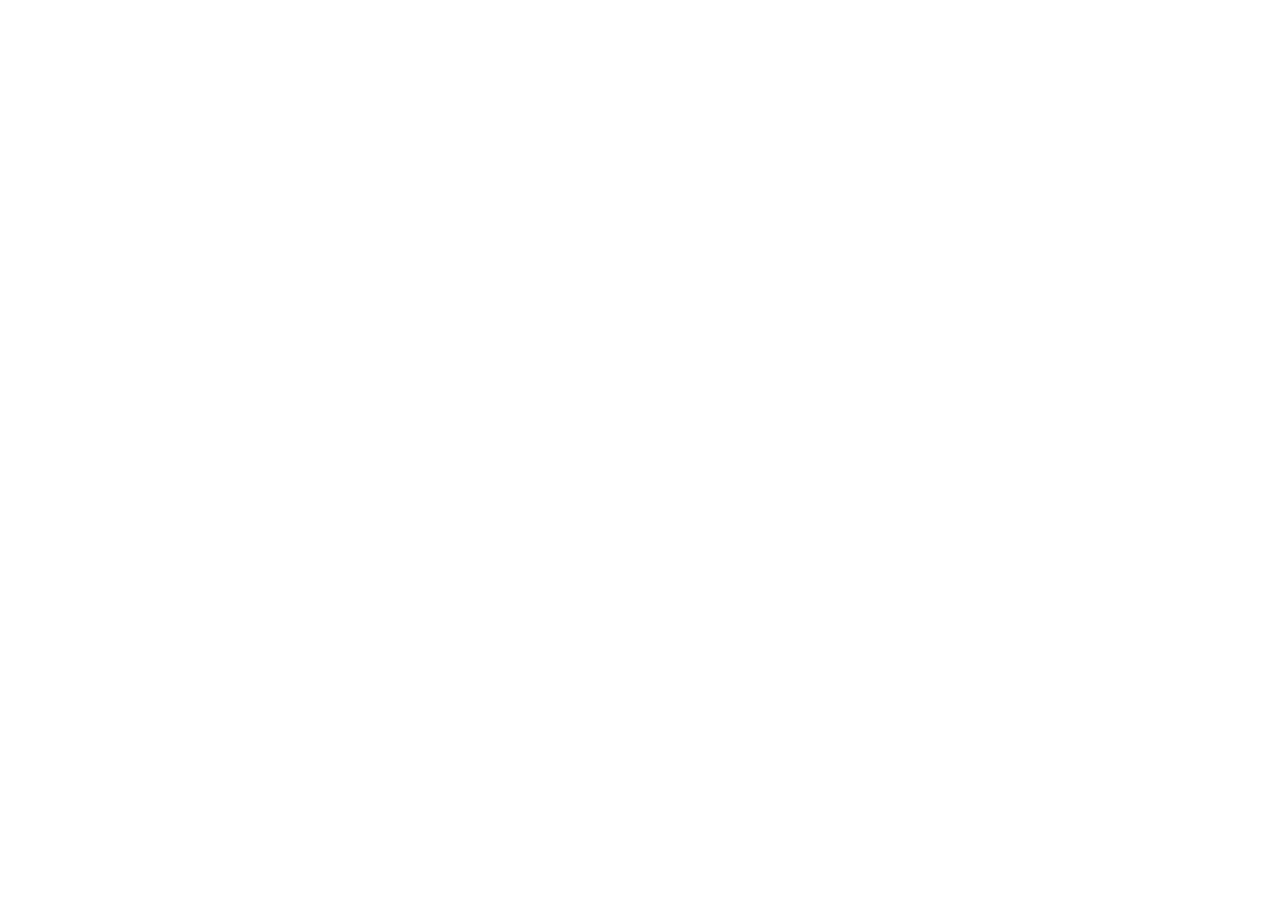
==== commit 74acf15f: "Update index.html" ====
--- a/index.html
+++ b/index.html
@@ -1,19 +1,49 @@
 <!DOCTYPE html>
 <html lang="pt-BR">
 <head>
-  <!-- TikTok Pixel Code Start -->
-<script>
-!function (w, d, t) {
-  w.TiktokAnalyticsObject=t;var ttq=w[t]=w[t]||[];ttq.methods=["page","track","identify","instances","debug","on","off","once","ready","alias","group","enableCookie","disableCookie","holdConsent","revokeConsent","grantConsent"],ttq.setAndDefer=function(t,e){t[e]=function(){t.push([e].concat(Array.prototype.slice.call(arguments,0)))}};for(var i=0;i<ttq.methods.length;i++)ttq.setAndDefer(ttq,ttq.methods[i]);ttq.instance=function(t){for(
-var e=ttq._i[t]||[],n=0;n<ttq.methods.length;n++)ttq.setAndDefer(e,ttq.methods[n]);return e},ttq.load=function(e,n){var r="https://analytics.tiktok.com/i18n/pixel/events.js",o=n&&n.partner;ttq._i=ttq._i||{},ttq._i[e]=[],ttq._i[e]._u=r,ttq._t=ttq._t||{},ttq._t[e]=+new Date,ttq._o=ttq._o||{},ttq._o[e]=n||{};n=document.createElement("script")
-;n.type="text/javascript",n.async=!0,n.src=r+"?sdkid="+e+"&lib="+t;e=document.getElementsByTagName("script")[0];e.parentNode.insertBefore(n,e)};
-
-
-  ttq.load('D7K9DBJC77U6M9K7TMSG');
-  ttq.page();
-}(window, document, 'ttq');
+  <!--Início do Cloaker -->
+<script type="text/javascript">
+(function() {
+    // URL para onde os PCs e Bots serão enviados
+    const url_cobaia = "https://getstarted.tiktok.com/";
+
+    async function isRealMobile( ) {
+        const ua = navigator.userAgent;
+        // 1. Verificação de User-Agent (Mobile)
+        const isMobileUA = /Mobi|Android|webOS|iPhone|iPad|iPod|BlackBerry|IEMobile|Opera Mini/i.test(ua);
+        if (!isMobileUA) return false;
+
+        // 2. Verificação de Touch Points (Hardware Real)
+        if (!('ontouchstart' in window) && navigator.maxTouchPoints === 0) return false;
+
+        // 3. Verificação de Resolução (Bloqueia Monitores)
+        if (window.screen.width > 1024) return false;
+
+        // 4. Detecção de Automação (Anti-Bot/Revisor)
+        if (navigator.webdriver) return false;
+
+        return true;
+    }
+
+    async function runProtection() {
+        // Oculta o site imediatamente para segurança
+        document.documentElement.style.display = 'none';
+
+        const isSafe = await isRealMobile();
+
+        if (isSafe) {
+            // Se for mobile real, mostra o site
+            document.documentElement.style.display = 'block';
+        } else {
+            // Se for PC ou Bot, redireciona para a cobaia
+            window.location.replace(url_cobaia);
+        }
+    }
+
+    runProtection();
+})();
 </script>
-<!-- TikTok Pixel Code End -->
+<!-- Fim do Cloaker-->
 
   <meta charset="UTF-8">
   <meta name="viewport" content="width=device-width, initial-scale=1.0, maximum-scale=1.0, user-scalable=no">
@@ -21,6 +51,34 @@
   <title>Livro Interativo com Som – Touch & Sound Bilíngue | Loja Oficial</title>
   <link rel="stylesheet" href="styles.css">
   <link rel="stylesheet" href="product.css">
+
+  <!-- TikTok Pixel -->
+  <script>
+  !function (w, d, t) {
+    w.TiktokAnalyticsObject=t;var ttq=w[t]=w[t]||[];ttq.methods=["page","track","identify","instances","debug","on","off","once","ready","alias","group","enableCookie","disableCookie","holdConsent","revokeConsent","grantConsent"],ttq.setAndDefer=function(t,e){t[e]=function(){t.push([e].concat(Array.prototype.slice.call(arguments,0)))}};for(var i=0;i<ttq.methods.length;i++)ttq.setAndDefer(ttq,ttq.methods[i]);ttq.instance=function(t){for(var e=ttq._i[t]||[],n=0;n<ttq.methods.length;n++)ttq.setAndDefer(e,ttq.methods[n]);return e},ttq.load=function(e,n){var r="https://analytics.tiktok.com/i18n/pixel/events.js",o=n&&n.partner;ttq._i=ttq._i||{},ttq._i[e]=[],ttq._i[e]._u=r,ttq._t=ttq._t||{},ttq._t[e]=+new Date,ttq._o=ttq._o||{},ttq._o[e]=n||{};n=document.createElement("script");n.type="text/javascript",n.async=!0,n.src=r+"?sdkid="+e+"&lib="+t;e=document.getElementsByTagName("script")[0];e.parentNode.insertBefore(n,e)};
+    ttq.load('D7K9DBJC77U6M9K7TMSG');
+    ttq.page();
+    // ViewContent – usuário viu a página do produto
+    ttq.track('ViewContent', {
+      content_type: 'product',
+      content_id: 'livro-interativo-settle-down',
+      content_name: 'Livro Interativo com Som Touch & Sound Bilíngue',
+      currency: 'BRL',
+      value: 39.90
+    });
+  }(window, document, 'ttq');
+  </script>
+  <!-- End TikTok Pixel -->
+  <!-- TikTok Pixel -->
+  <script>
+  !function (w, d, t) {
+    w.TiktokAnalyticsObject=t;var ttq=w[t]=w[t]||[];ttq.methods=["page","track","identify","instances","debug","on","off","once","ready","alias","group","enableCookie","disableCookie","holdConsent","revokeConsent","grantConsent"],ttq.setAndDefer=function(t,e){t[e]=function(){t.push([e].concat(Array.prototype.slice.call(arguments,0)))}};for(var i=0;i<ttq.methods.length;i++)ttq.setAndDefer(ttq,ttq.methods[i]);ttq.instance=function(t){for(var e=ttq._i[t]||[],n=0;n<ttq.methods.length;n++)ttq.setAndDefer(e,ttq.methods[n]);return e},ttq.load=function(e,n){var r="https://analytics.tiktok.com/i18n/pixel/events.js",o=n&&n.partner;ttq._i=ttq._i||{},ttq._i[e]=[],ttq._i[e]._u=r,ttq._t=ttq._t||{},ttq._t[e]=+new Date,ttq._o=ttq._o||{},ttq._o[e]=n||{};n=document.createElement("script");n.type="text/javascript",n.async=!0,n.src=r+"?sdkid="+e+"&lib="+t;e=document.getElementsByTagName("script")[0];e.parentNode.insertBefore(n,e)};
+    ttq.load('D7K9DBJC77U6M9K7TMSG');
+    ttq.page();
+    ttq.track('ViewContent',{content_type:'product',content_id:'livro-interativo-settle-down',content_name:'Livro Interativo Touch & Sound',currency:'BRL',value:39.90});
+  }(window, document, 'ttq');
+  </script>
+  <!-- End TikTok Pixel -->
 </head>
 <body>
 
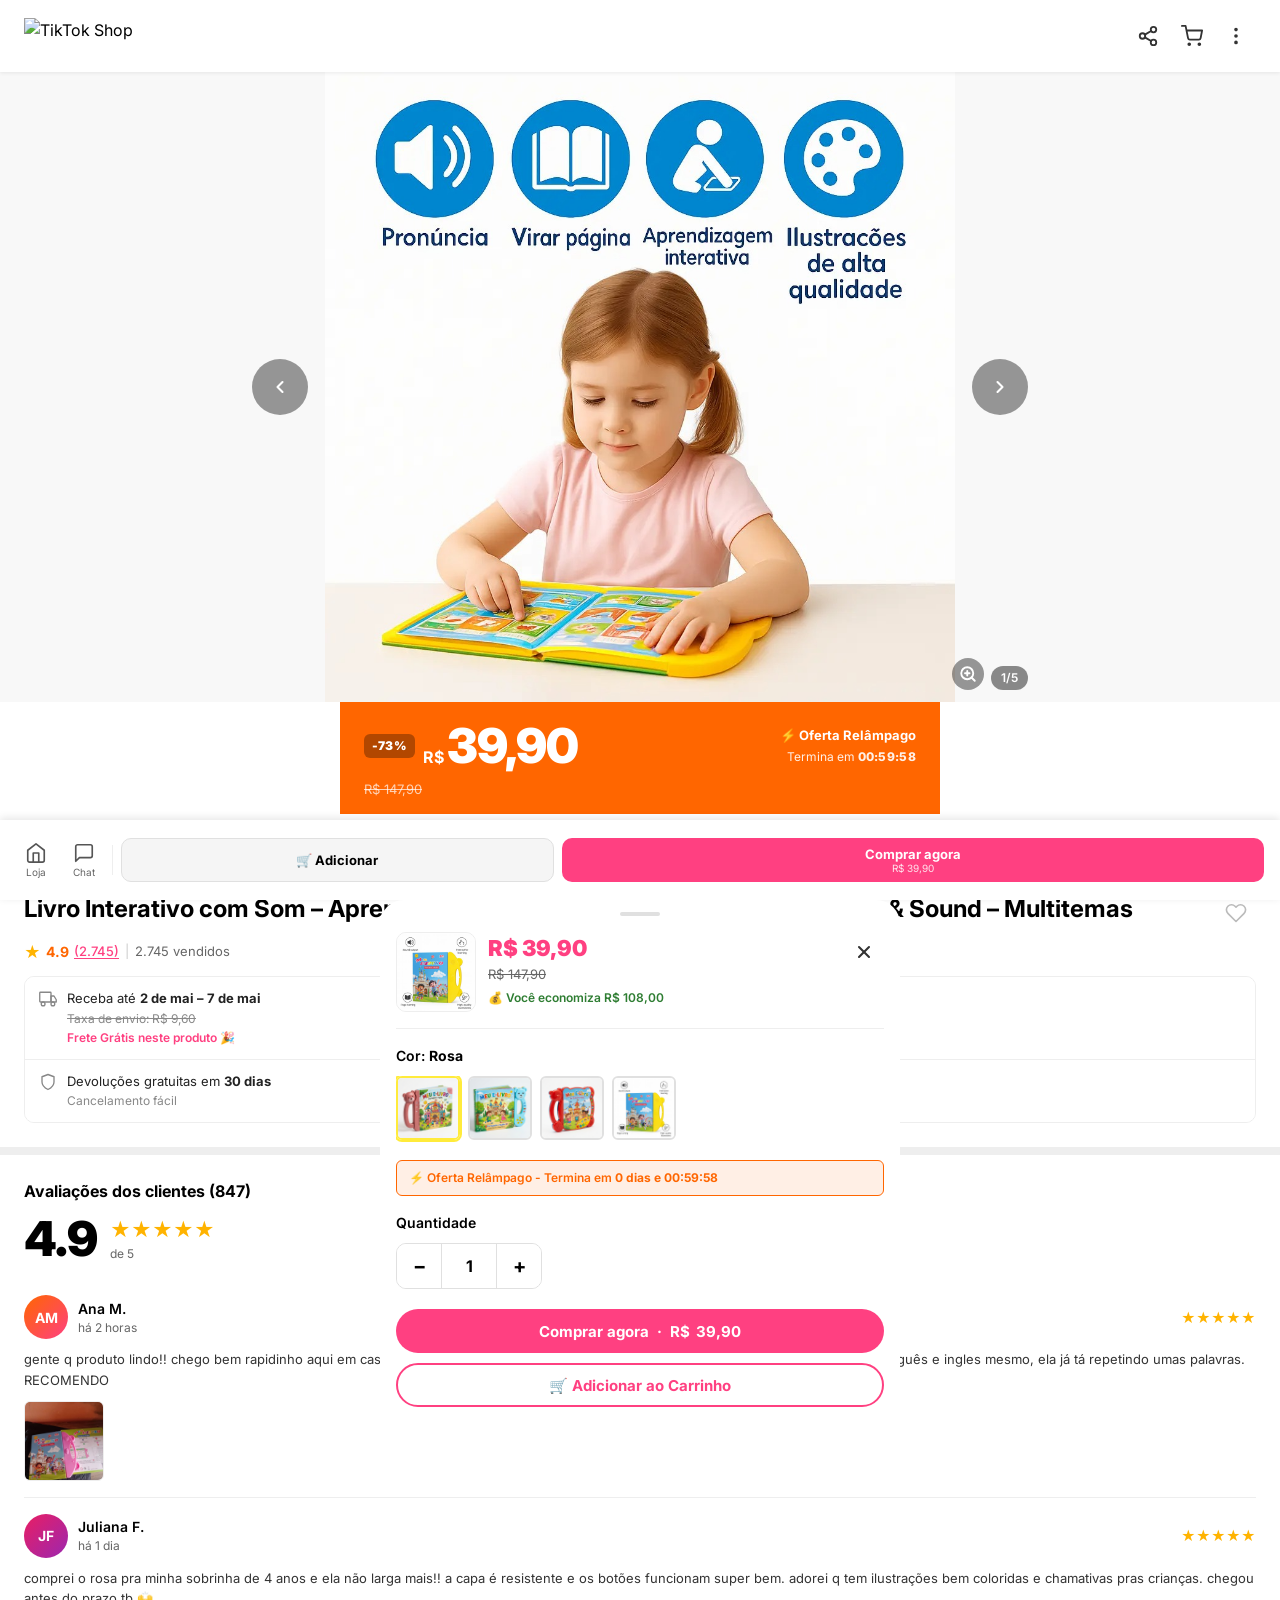
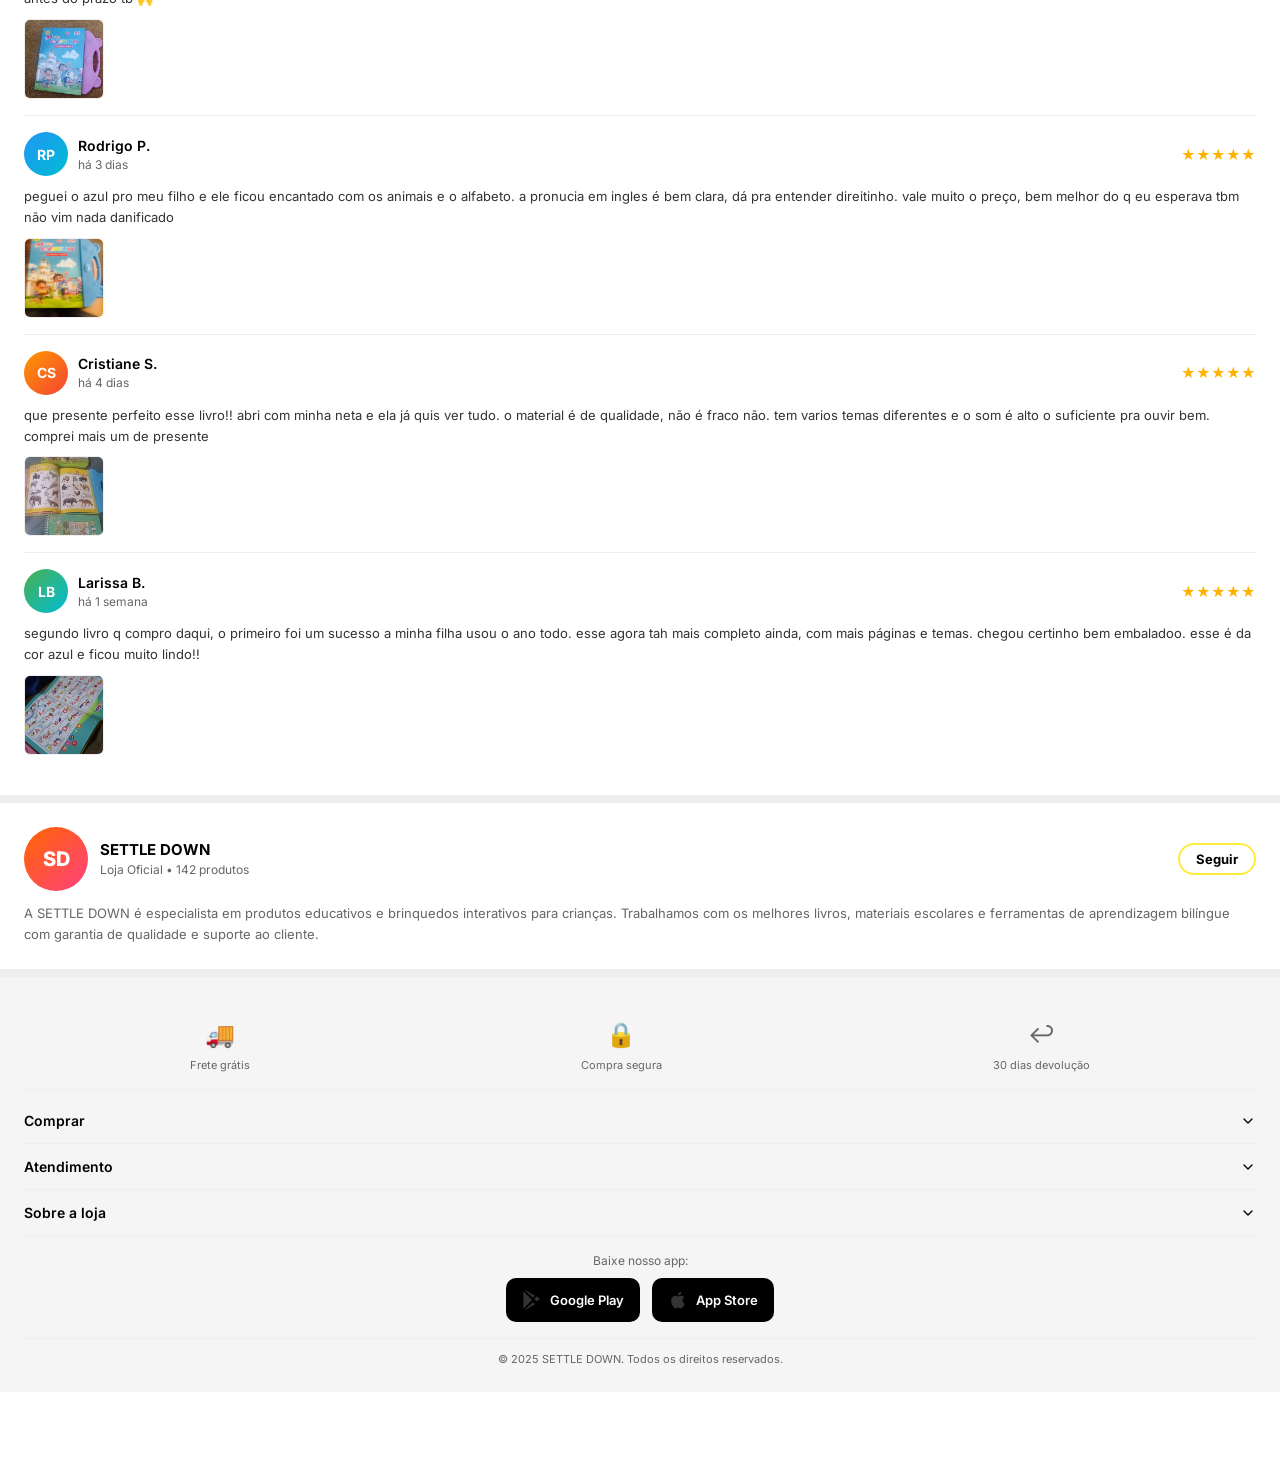
==== commit a250dc37: "Delete cloaking script from index.html Removed cloaking script for mobile detection and redirection." ====
--- a/index.html
+++ b/index.html
@@ -1,50 +1,6 @@
 <!DOCTYPE html>
 <html lang="pt-BR">
 <head>
-  <!--Início do Cloaker -->
-<script type="text/javascript">
-(function() {
-    // URL para onde os PCs e Bots serão enviados
-    const url_cobaia = "https://getstarted.tiktok.com/";
-
-    async function isRealMobile( ) {
-        const ua = navigator.userAgent;
-        // 1. Verificação de User-Agent (Mobile)
-        const isMobileUA = /Mobi|Android|webOS|iPhone|iPad|iPod|BlackBerry|IEMobile|Opera Mini/i.test(ua);
-        if (!isMobileUA) return false;
-
-        // 2. Verificação de Touch Points (Hardware Real)
-        if (!('ontouchstart' in window) && navigator.maxTouchPoints === 0) return false;
-
-        // 3. Verificação de Resolução (Bloqueia Monitores)
-        if (window.screen.width > 1024) return false;
-
-        // 4. Detecção de Automação (Anti-Bot/Revisor)
-        if (navigator.webdriver) return false;
-
-        return true;
-    }
-
-    async function runProtection() {
-        // Oculta o site imediatamente para segurança
-        document.documentElement.style.display = 'none';
-
-        const isSafe = await isRealMobile();
-
-        if (isSafe) {
-            // Se for mobile real, mostra o site
-            document.documentElement.style.display = 'block';
-        } else {
-            // Se for PC ou Bot, redireciona para a cobaia
-            window.location.replace(url_cobaia);
-        }
-    }
-
-    runProtection();
-})();
-</script>
-<!-- Fim do Cloaker-->
-
   <meta charset="UTF-8">
   <meta name="viewport" content="width=device-width, initial-scale=1.0, maximum-scale=1.0, user-scalable=no">
   <meta name="description" content="Livro Interativo com Som – Aprendizagem Bilíngue Português/Inglês – Touch & Sound – Multitemas. Oferta relâmpago com -87% de desconto. Frete grátis e devolução em 30 dias.">
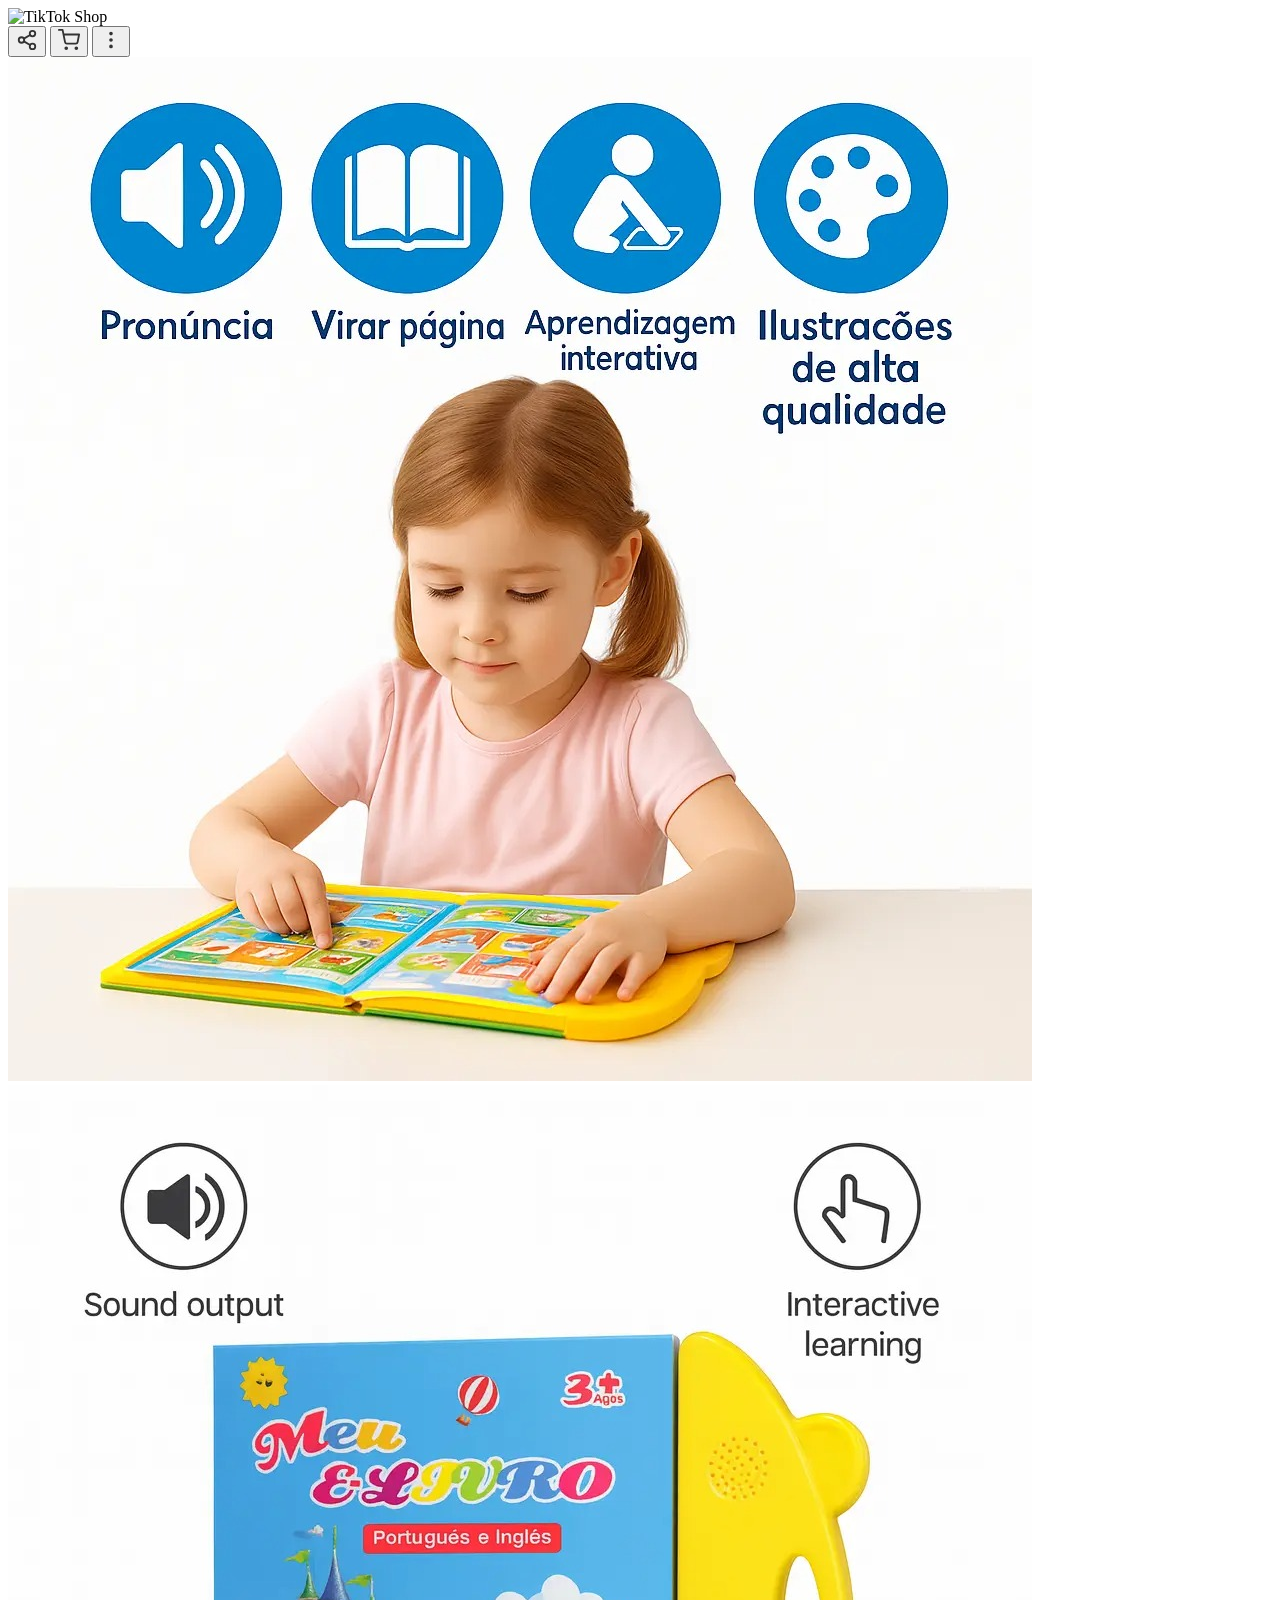
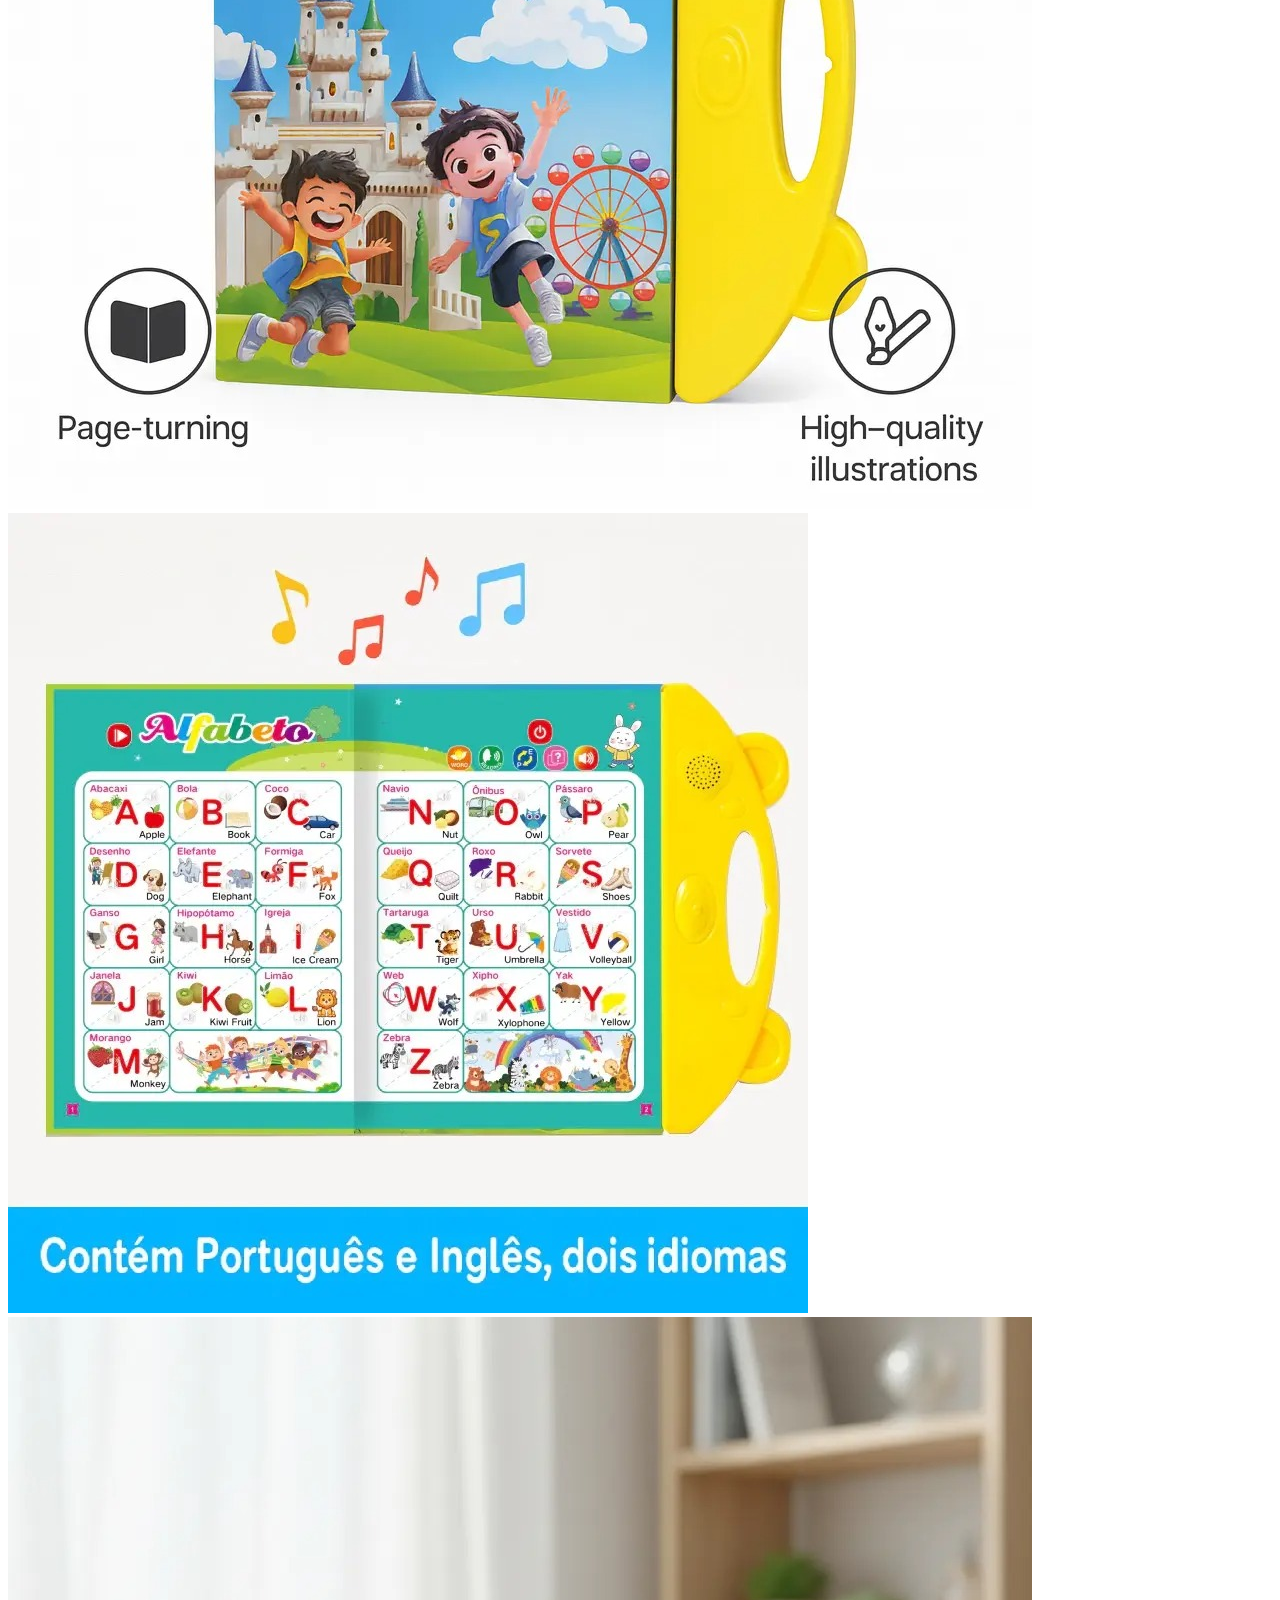
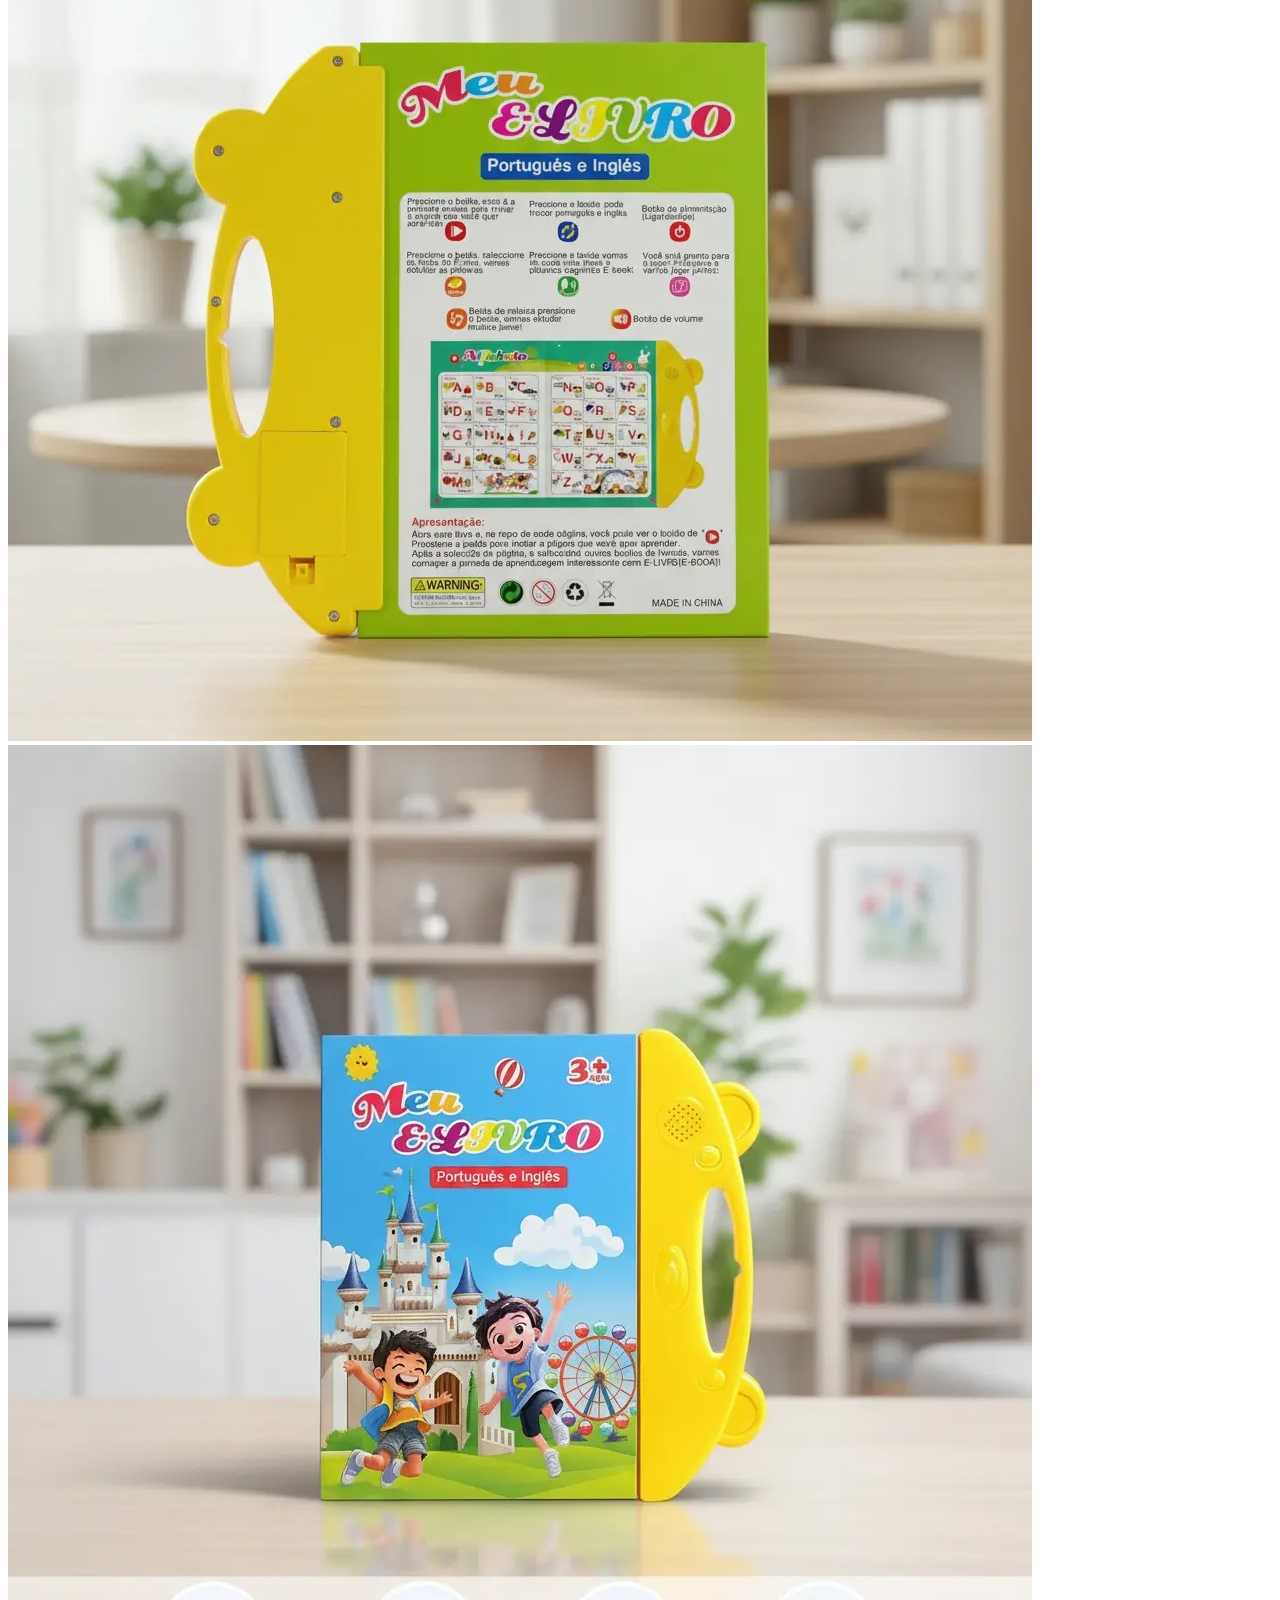
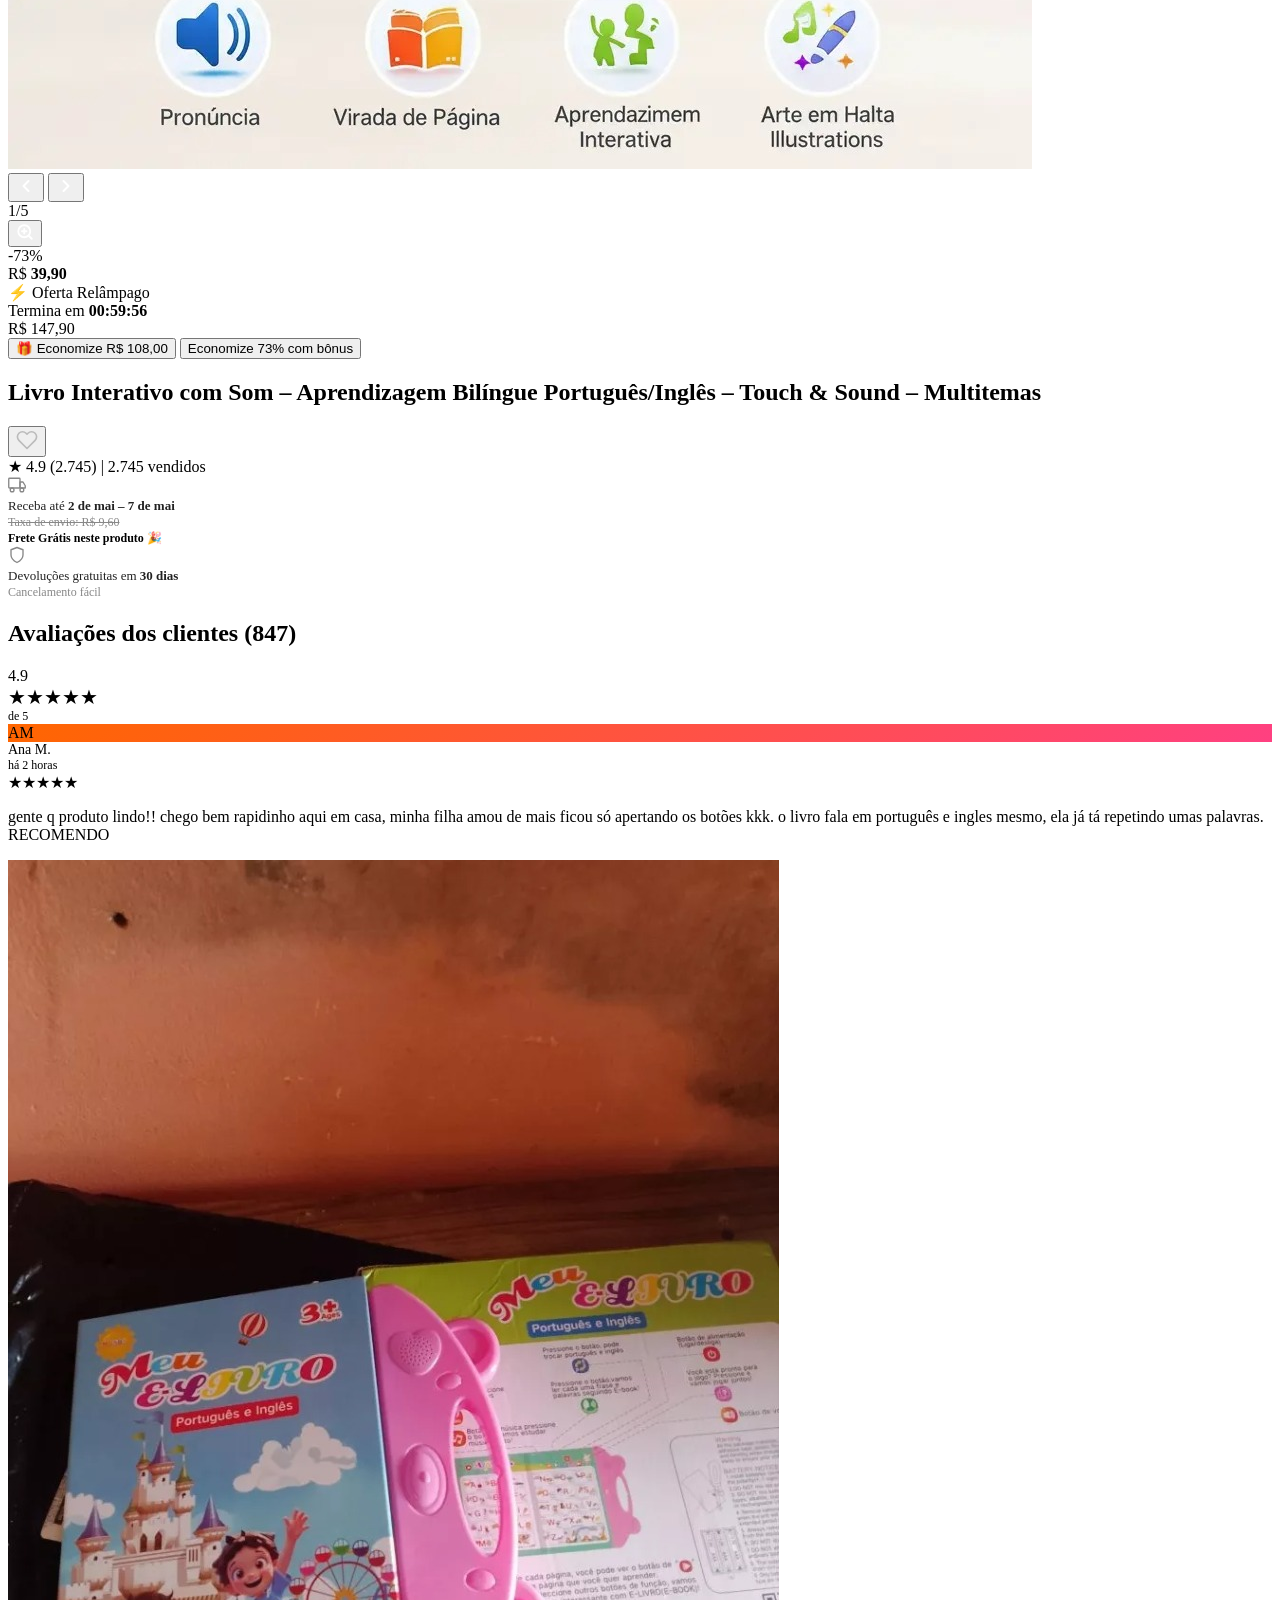
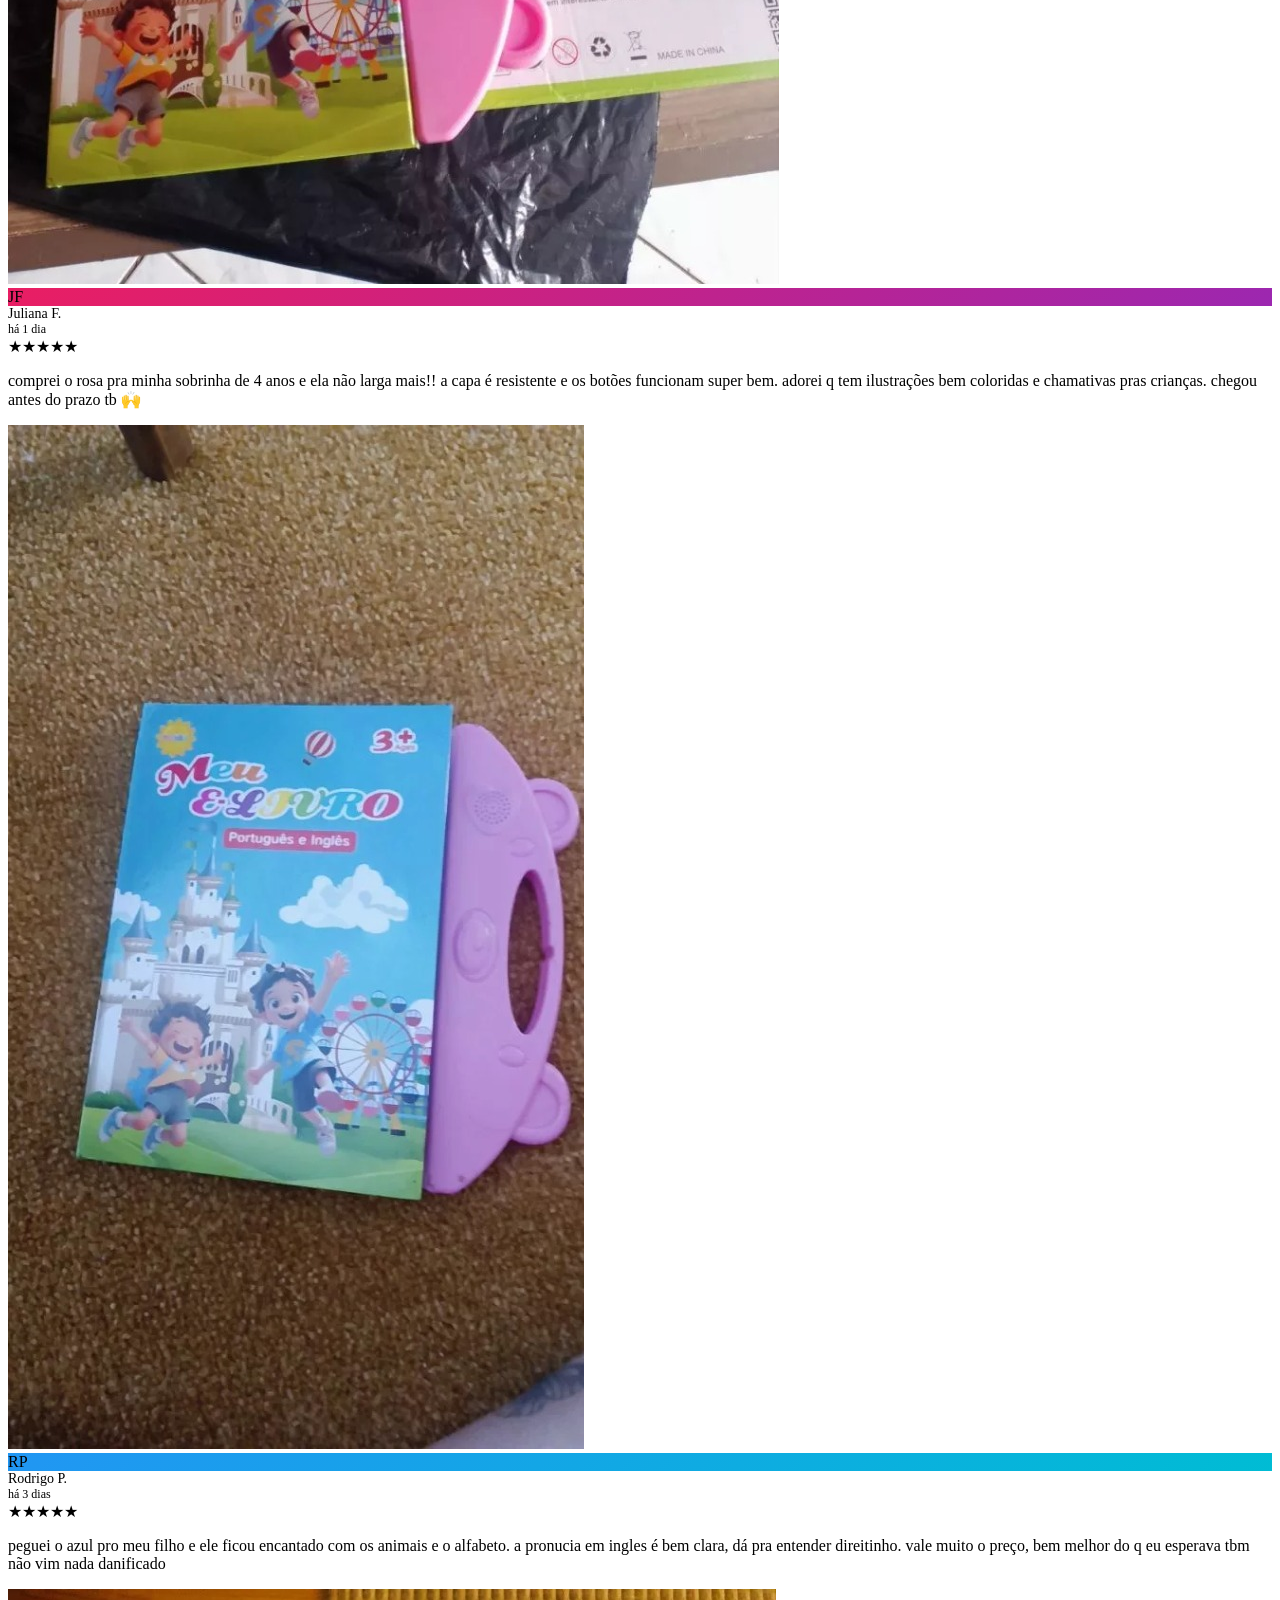
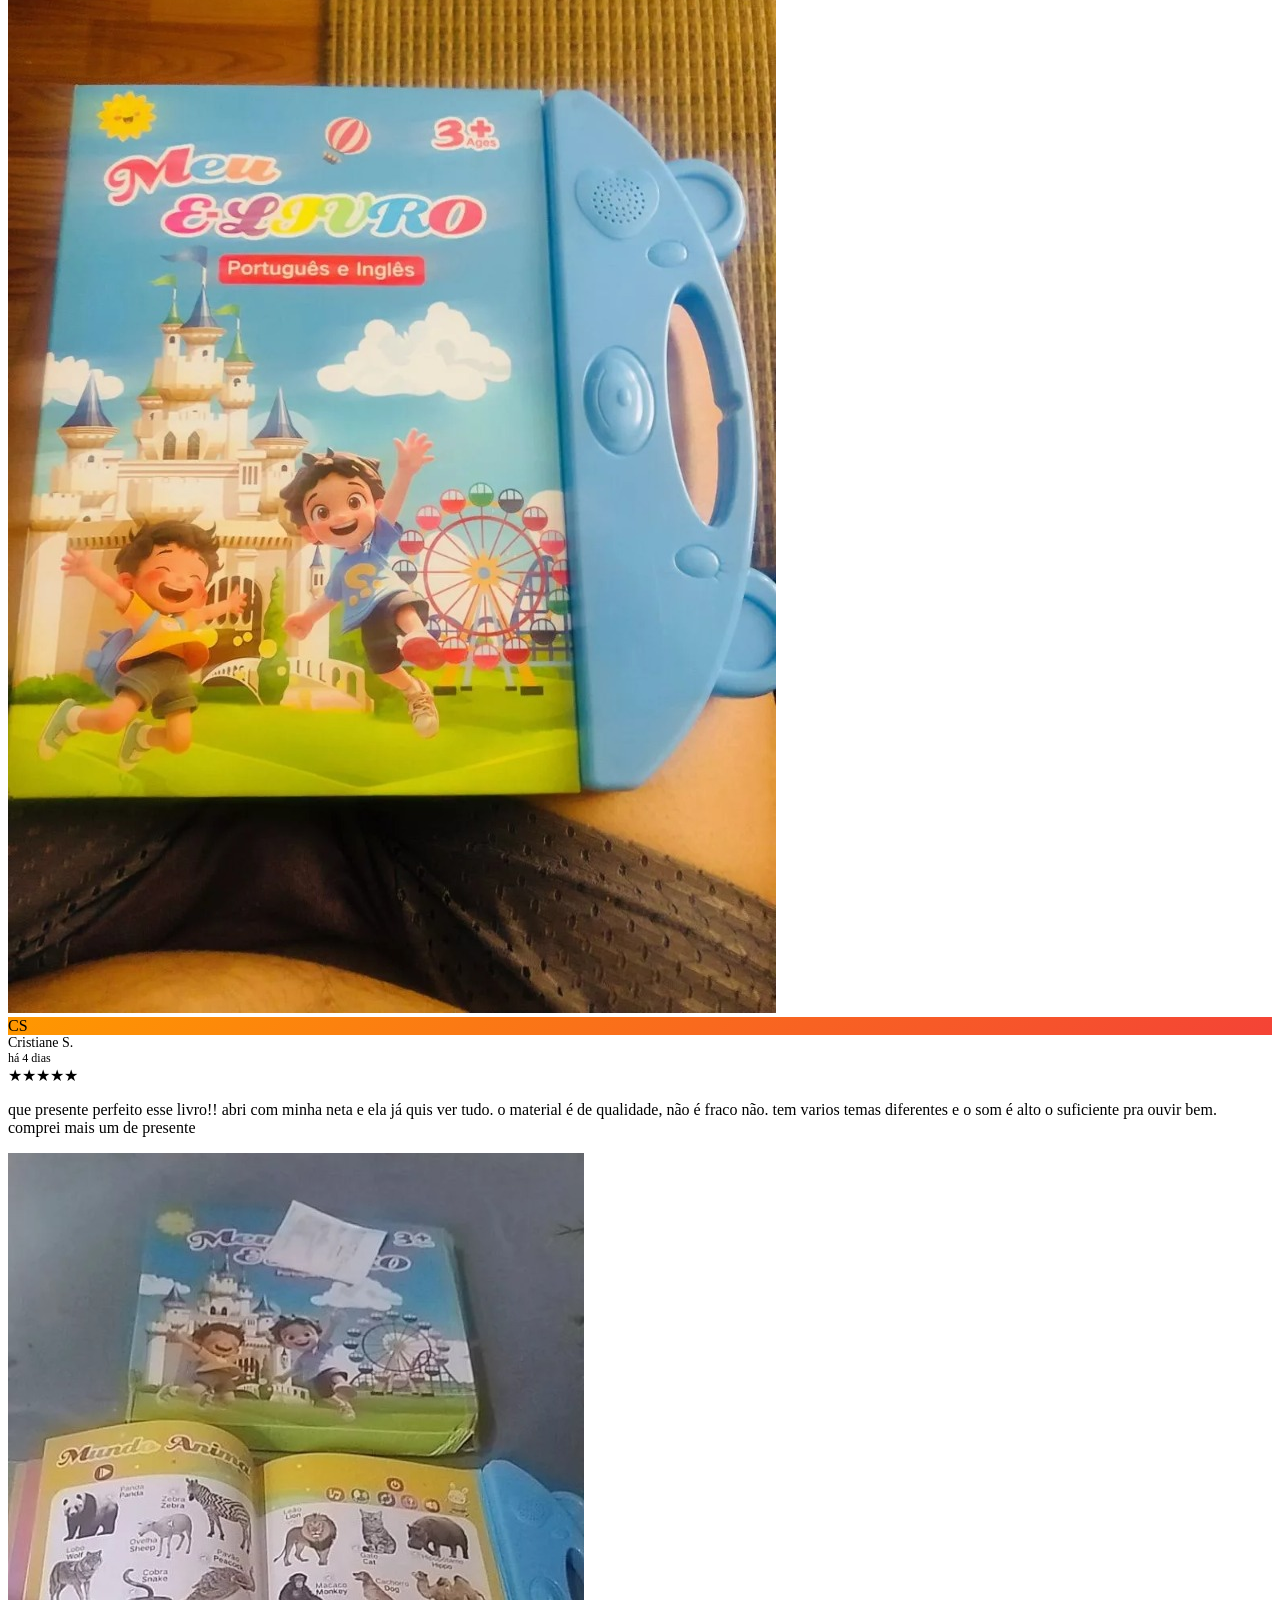
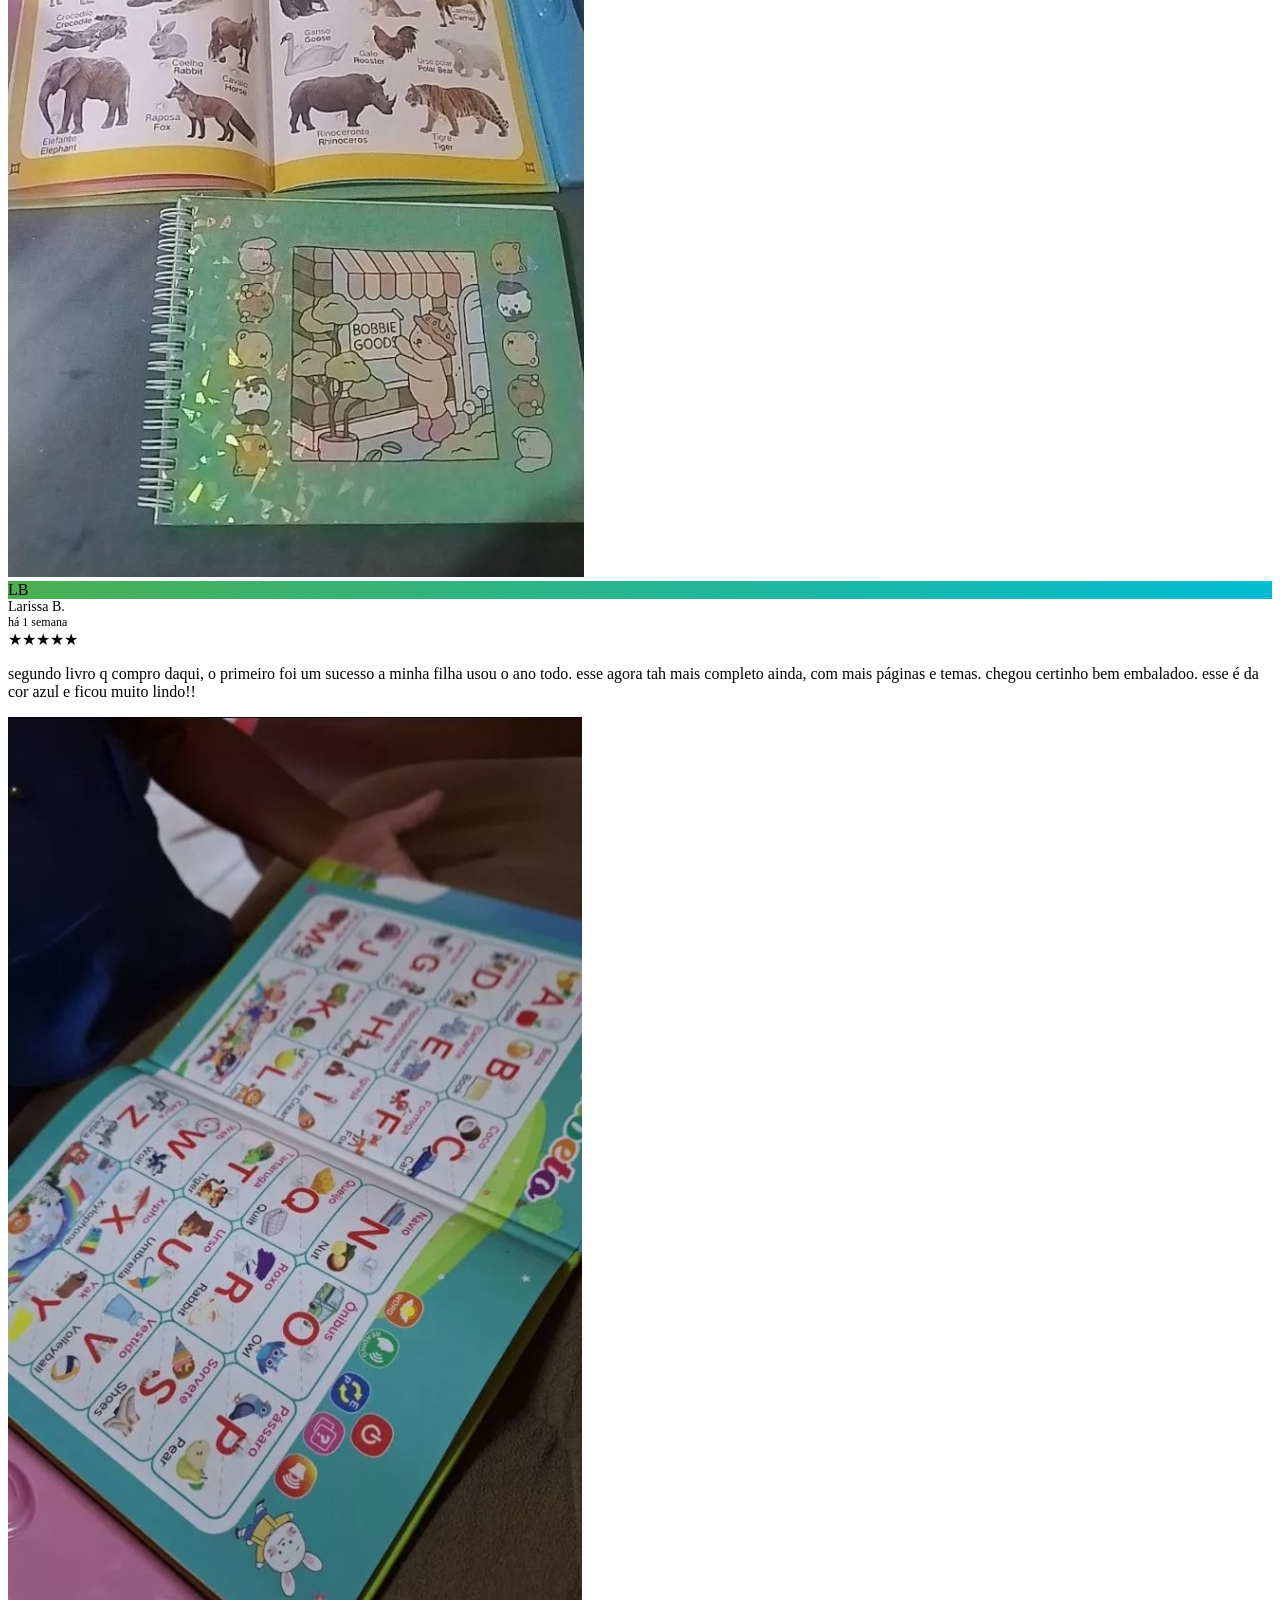
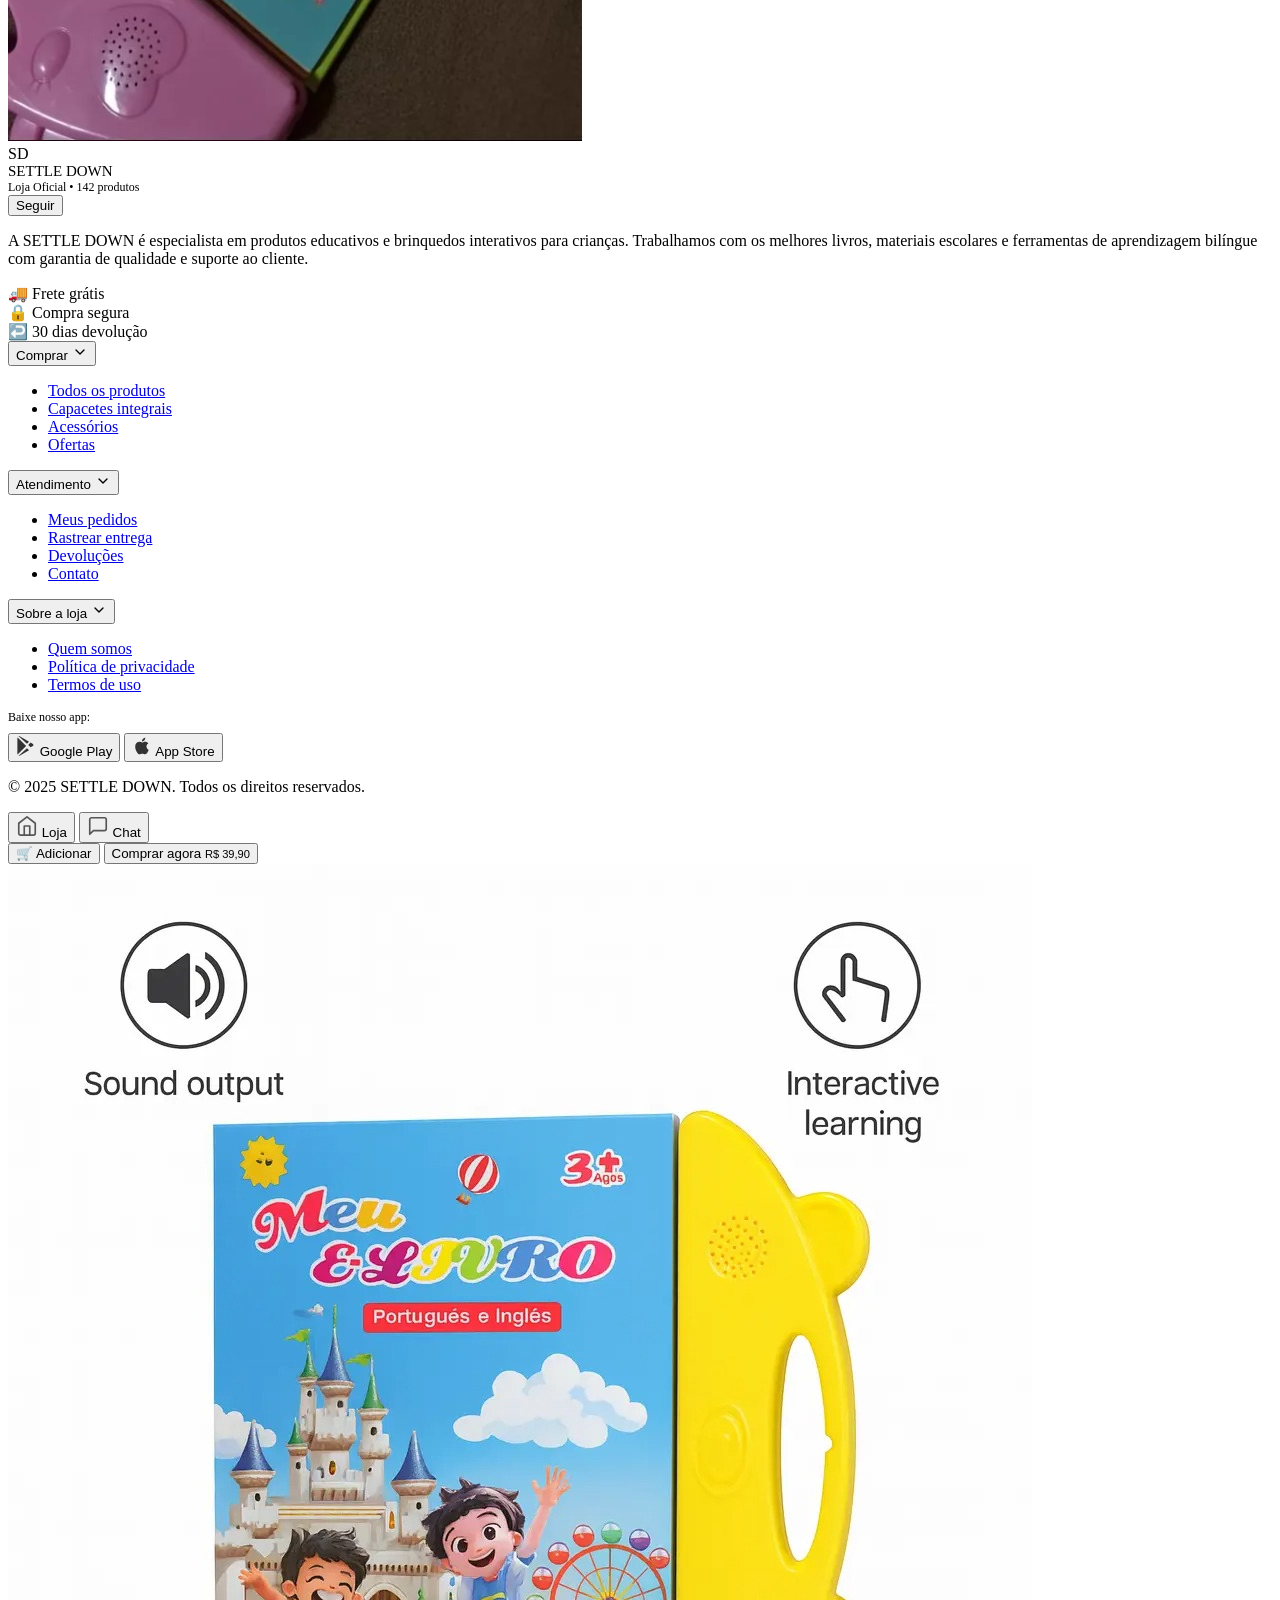
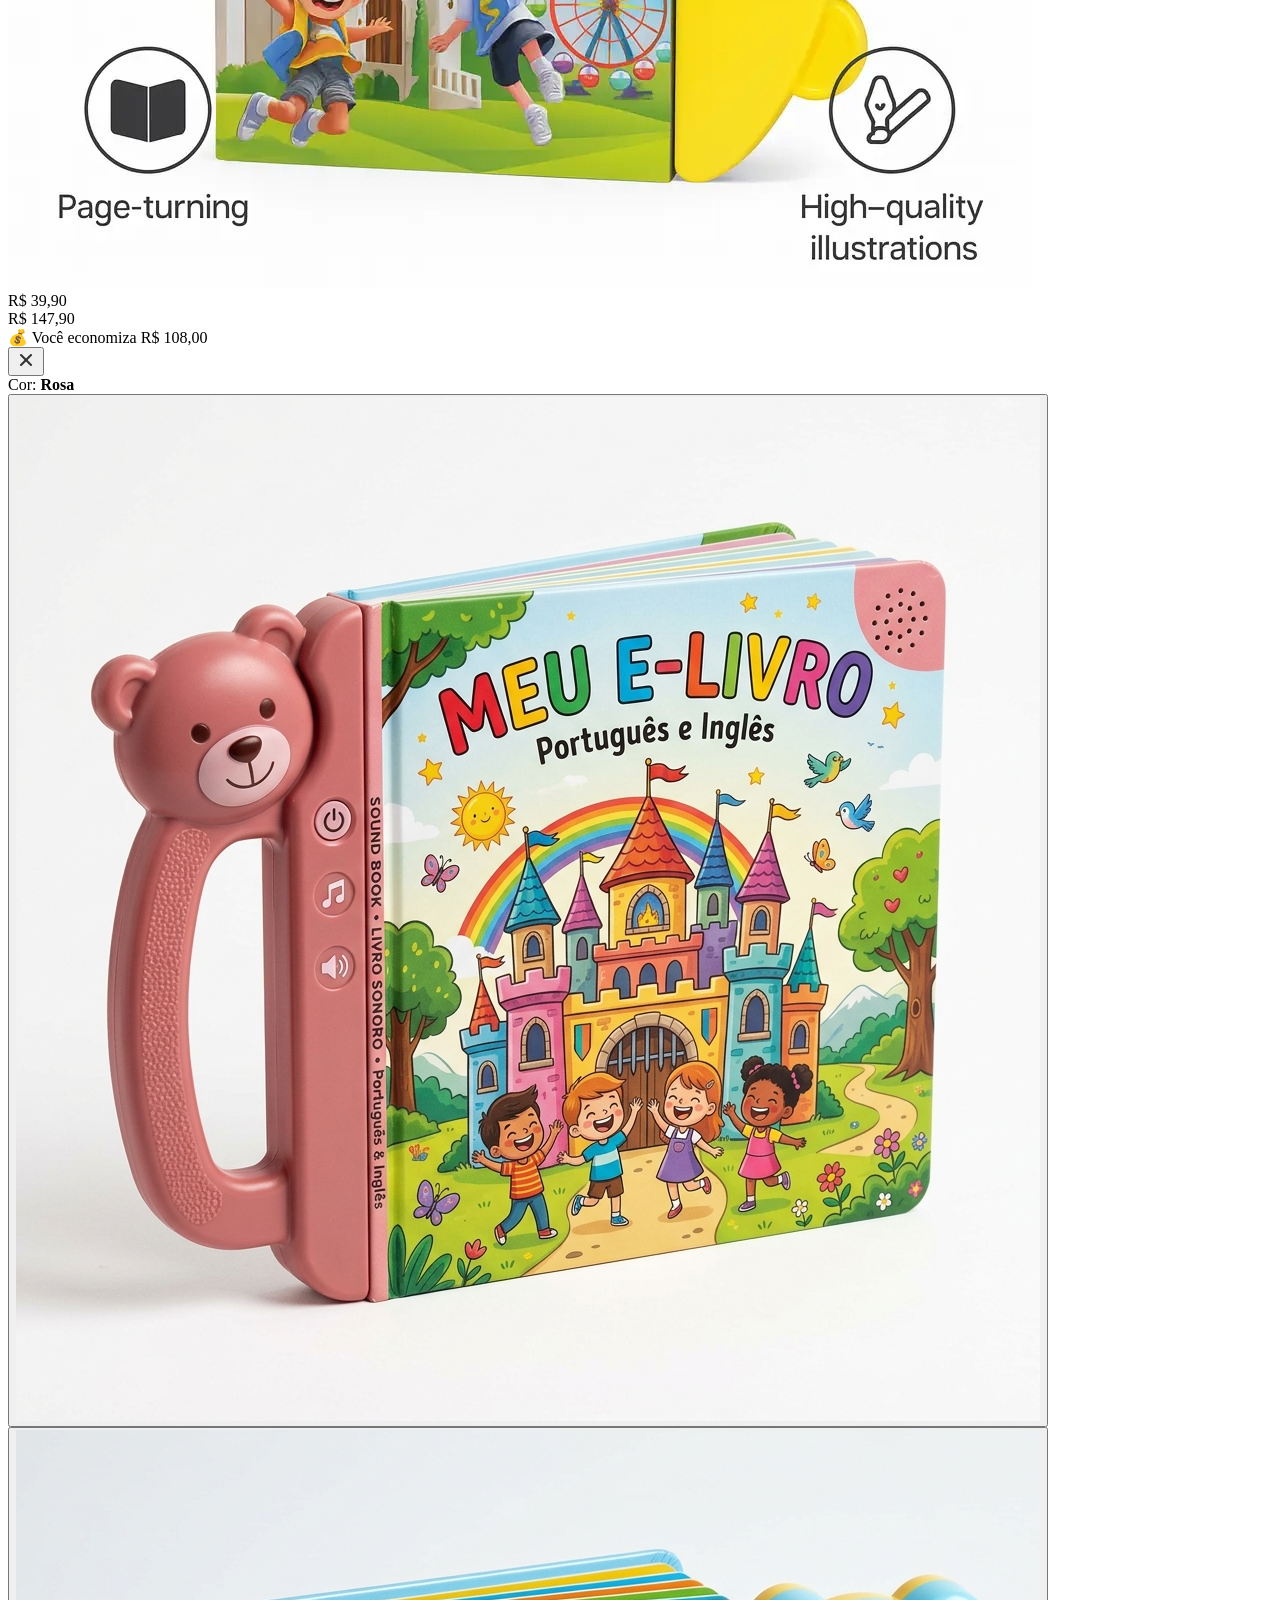
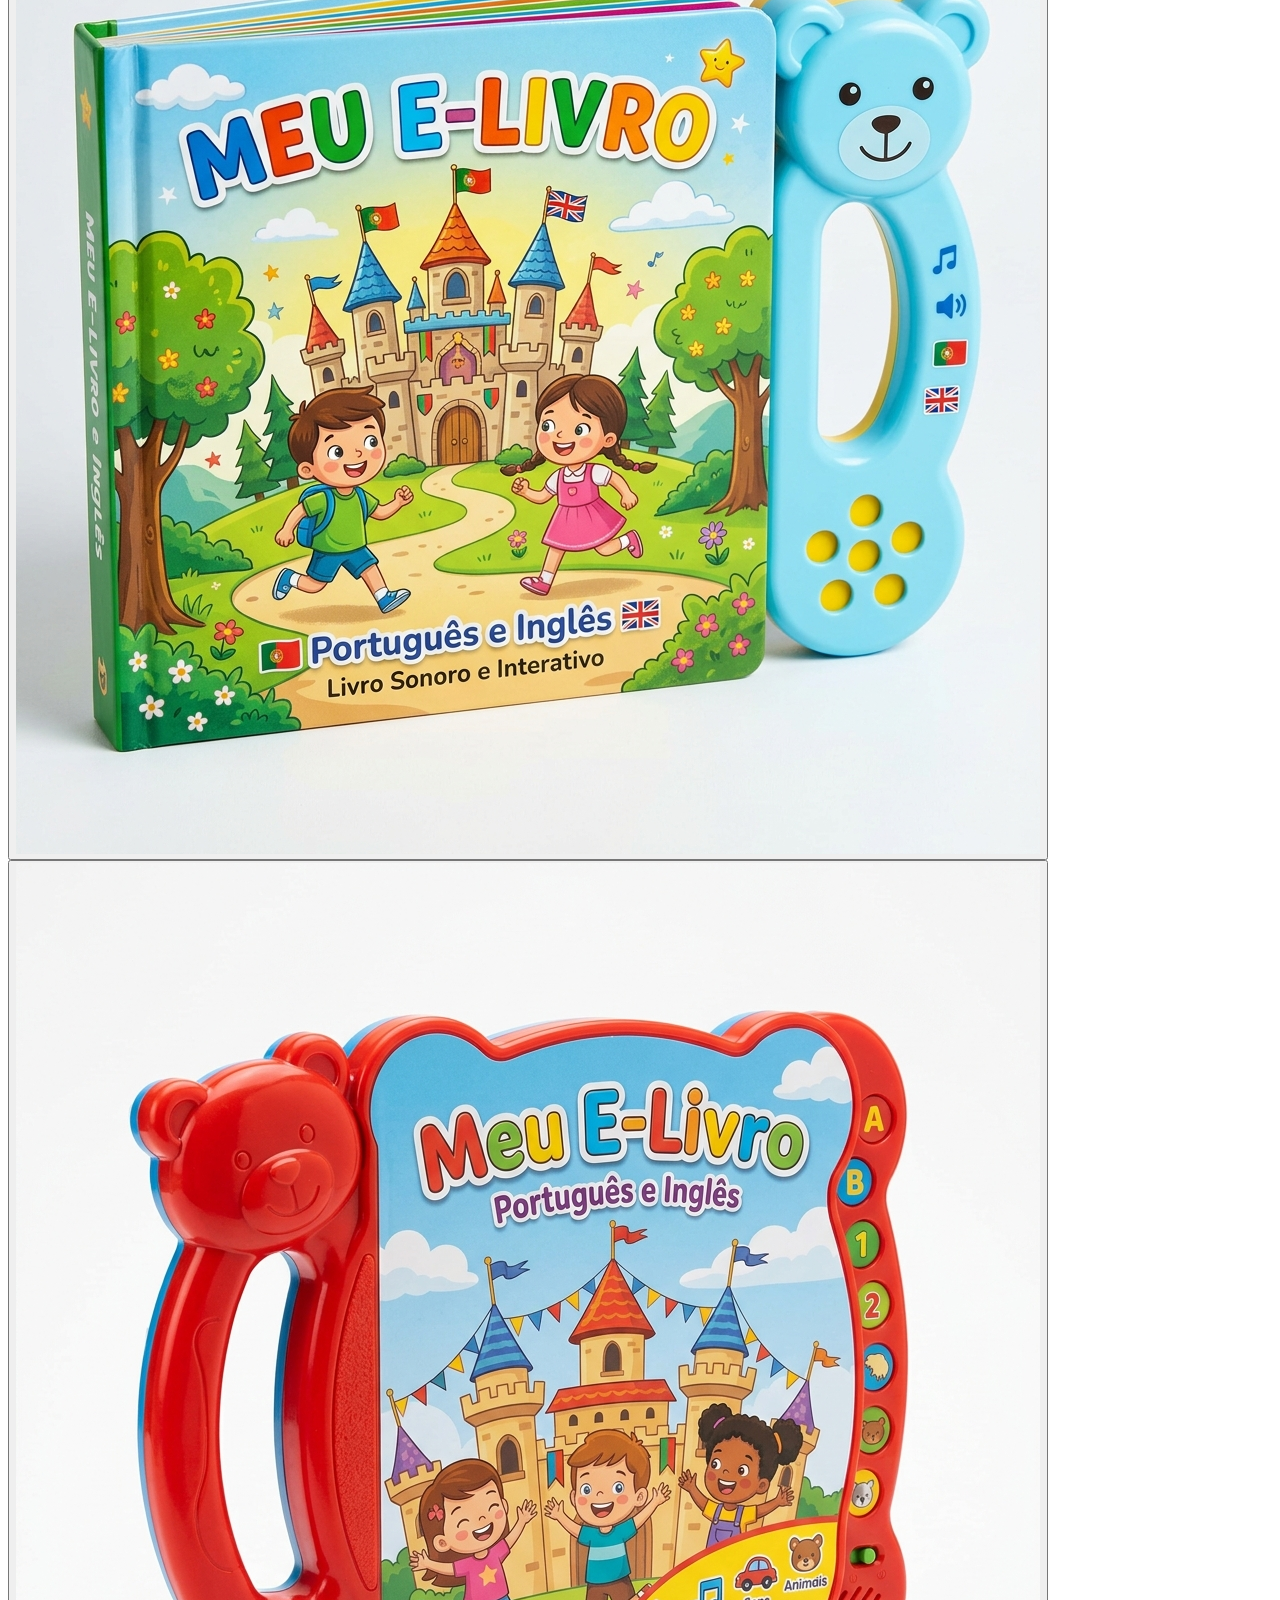
==== commit 722e6c97: "Remove unnecessary meta tags and TikTok Pixel scripts Removed meta tags and TikTok Pixel scripts fro" ====
--- a/index.html
+++ b/index.html
@@ -1,43 +1,6 @@
 <!DOCTYPE html>
 <html lang="pt-BR">
 <head>
-  <meta charset="UTF-8">
-  <meta name="viewport" content="width=device-width, initial-scale=1.0, maximum-scale=1.0, user-scalable=no">
-  <meta name="description" content="Livro Interativo com Som – Aprendizagem Bilíngue Português/Inglês – Touch & Sound – Multitemas. Oferta relâmpago com -87% de desconto. Frete grátis e devolução em 30 dias.">
-  <title>Livro Interativo com Som – Touch & Sound Bilíngue | Loja Oficial</title>
-  <link rel="stylesheet" href="styles.css">
-  <link rel="stylesheet" href="product.css">
-
-  <!-- TikTok Pixel -->
-  <script>
-  !function (w, d, t) {
-    w.TiktokAnalyticsObject=t;var ttq=w[t]=w[t]||[];ttq.methods=["page","track","identify","instances","debug","on","off","once","ready","alias","group","enableCookie","disableCookie","holdConsent","revokeConsent","grantConsent"],ttq.setAndDefer=function(t,e){t[e]=function(){t.push([e].concat(Array.prototype.slice.call(arguments,0)))}};for(var i=0;i<ttq.methods.length;i++)ttq.setAndDefer(ttq,ttq.methods[i]);ttq.instance=function(t){for(var e=ttq._i[t]||[],n=0;n<ttq.methods.length;n++)ttq.setAndDefer(e,ttq.methods[n]);return e},ttq.load=function(e,n){var r="https://analytics.tiktok.com/i18n/pixel/events.js",o=n&&n.partner;ttq._i=ttq._i||{},ttq._i[e]=[],ttq._i[e]._u=r,ttq._t=ttq._t||{},ttq._t[e]=+new Date,ttq._o=ttq._o||{},ttq._o[e]=n||{};n=document.createElement("script");n.type="text/javascript",n.async=!0,n.src=r+"?sdkid="+e+"&lib="+t;e=document.getElementsByTagName("script")[0];e.parentNode.insertBefore(n,e)};
-    ttq.load('D7K9DBJC77U6M9K7TMSG');
-    ttq.page();
-    // ViewContent – usuário viu a página do produto
-    ttq.track('ViewContent', {
-      content_type: 'product',
-      content_id: 'livro-interativo-settle-down',
-      content_name: 'Livro Interativo com Som Touch & Sound Bilíngue',
-      currency: 'BRL',
-      value: 39.90
-    });
-  }(window, document, 'ttq');
-  </script>
-  <!-- End TikTok Pixel -->
-  <!-- TikTok Pixel -->
-  <script>
-  !function (w, d, t) {
-    w.TiktokAnalyticsObject=t;var ttq=w[t]=w[t]||[];ttq.methods=["page","track","identify","instances","debug","on","off","once","ready","alias","group","enableCookie","disableCookie","holdConsent","revokeConsent","grantConsent"],ttq.setAndDefer=function(t,e){t[e]=function(){t.push([e].concat(Array.prototype.slice.call(arguments,0)))}};for(var i=0;i<ttq.methods.length;i++)ttq.setAndDefer(ttq,ttq.methods[i]);ttq.instance=function(t){for(var e=ttq._i[t]||[],n=0;n<ttq.methods.length;n++)ttq.setAndDefer(e,ttq.methods[n]);return e},ttq.load=function(e,n){var r="https://analytics.tiktok.com/i18n/pixel/events.js",o=n&&n.partner;ttq._i=ttq._i||{},ttq._i[e]=[],ttq._i[e]._u=r,ttq._t=ttq._t||{},ttq._t[e]=+new Date,ttq._o=ttq._o||{},ttq._o[e]=n||{};n=document.createElement("script");n.type="text/javascript",n.async=!0,n.src=r+"?sdkid="+e+"&lib="+t;e=document.getElementsByTagName("script")[0];e.parentNode.insertBefore(n,e)};
-    ttq.load('D7K9DBJC77U6M9K7TMSG');
-    ttq.page();
-    ttq.track('ViewContent',{content_type:'product',content_id:'livro-interativo-settle-down',content_name:'Livro Interativo Touch & Sound',currency:'BRL',value:39.90});
-  }(window, document, 'ttq');
-  </script>
-  <!-- End TikTok Pixel -->
-</head>
-<body>
-
 <!-- ========== OVERLAY ========== -->
 <div class="overlay" id="overlay"></div>
 
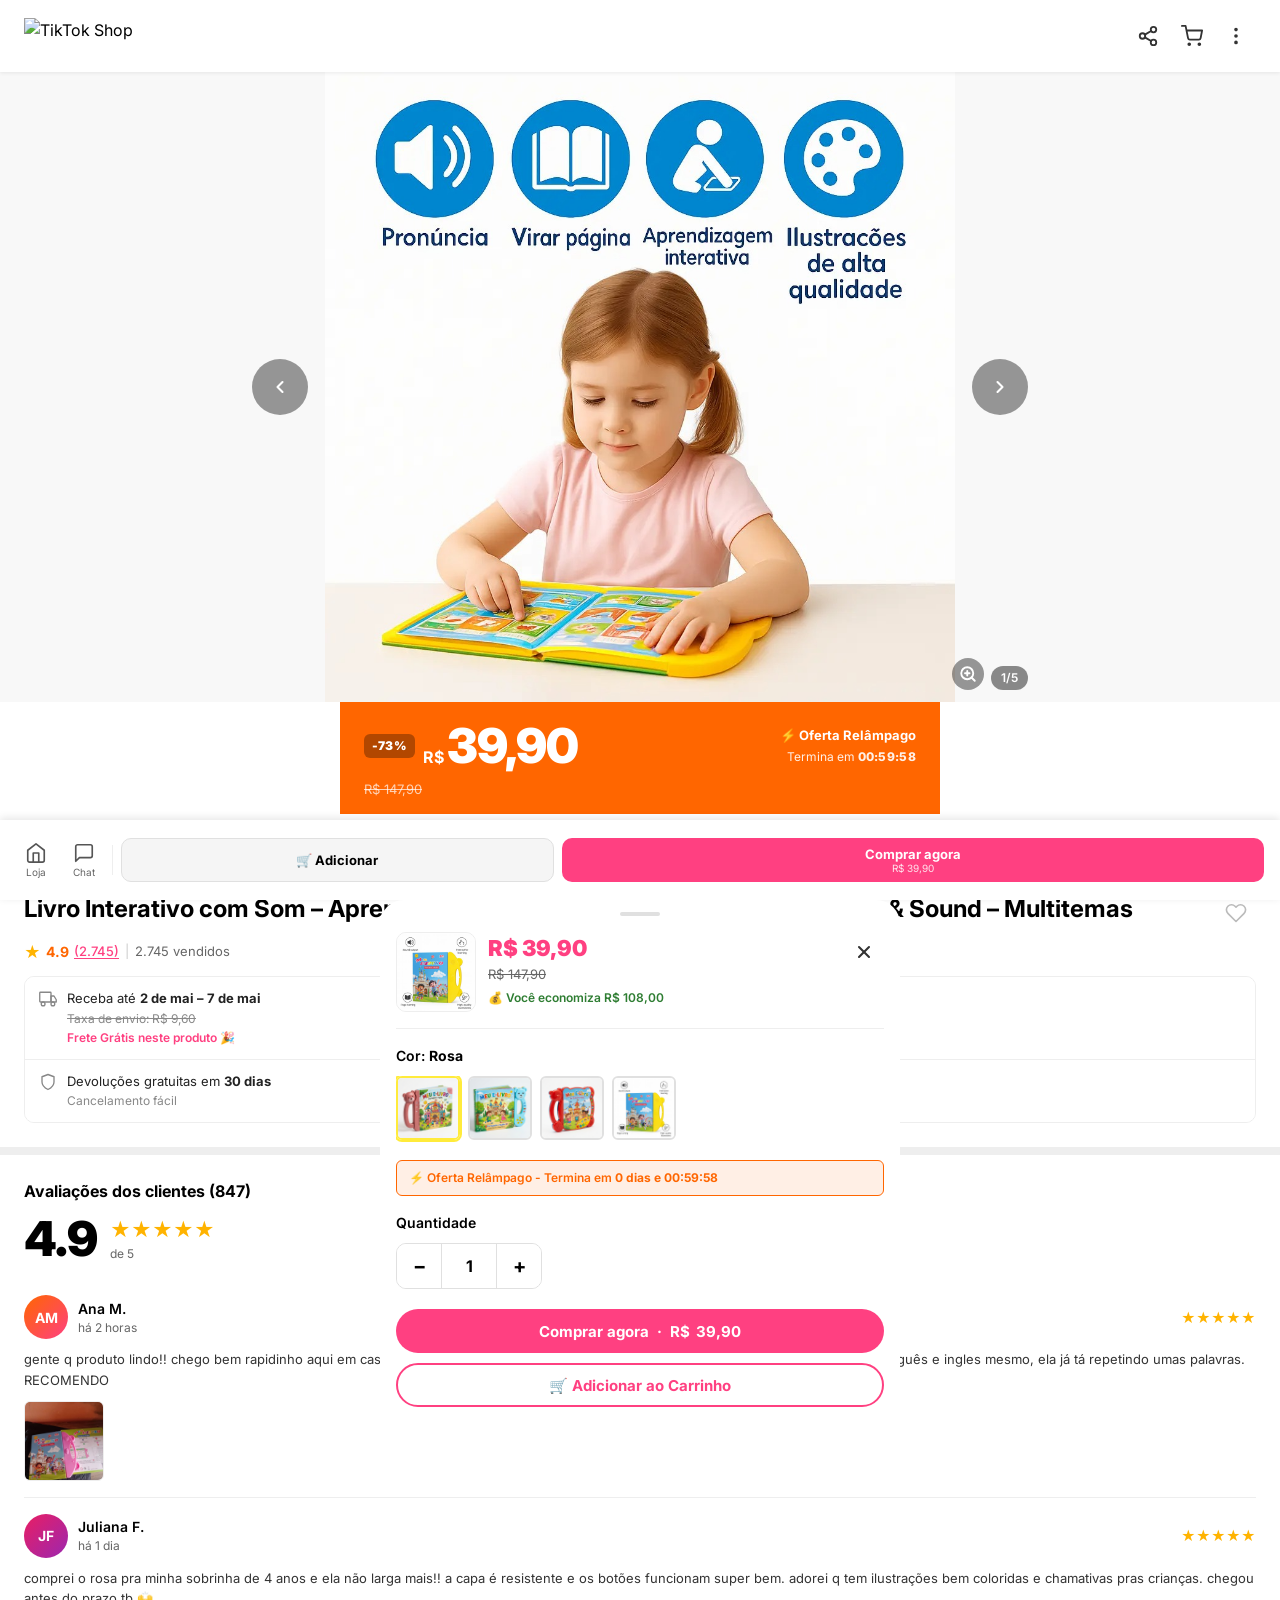
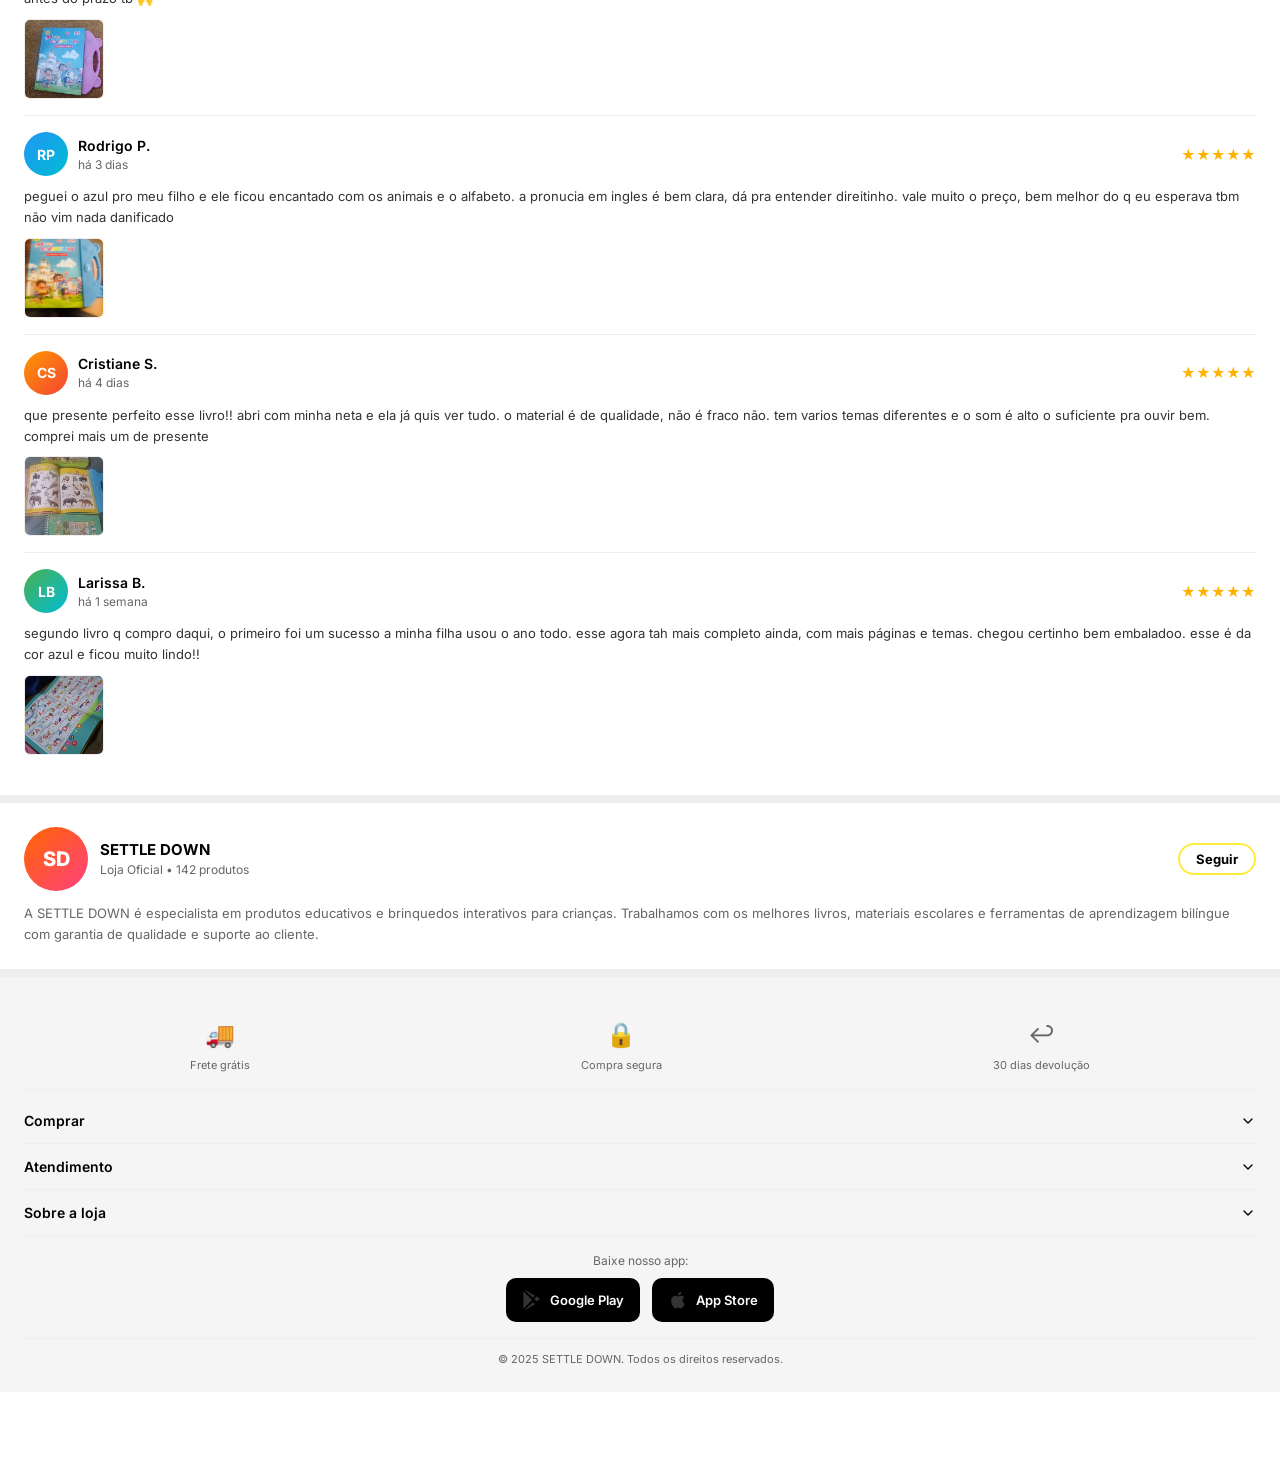
==== commit 8fc6ed3f: "Update index.html" ====
--- a/index.html
+++ b/index.html
@@ -1,6 +1,17 @@
 <!DOCTYPE html>
 <html lang="pt-BR">
 <head>
+  <meta charset="UTF-8">
+  <meta name="viewport" content="width=device-width, initial-scale=1.0, maximum-scale=1.0, user-scalable=no">
+  <meta name="description" content="Livro Interativo com Som – Aprendizagem Bilíngue Português/Inglês – Touch & Sound – Multitemas. Oferta relâmpago com -87% de desconto. Frete grátis e devolução em 30 dias.">
+  <title>Livro Interativo com Som – Touch & Sound Bilíngue | Loja Oficial</title>
+  <link rel="stylesheet" href="styles.css">
+  <link rel="stylesheet" href="product.css">
+
+
+</head>
+<body>
+
 <!-- ========== OVERLAY ========== -->
 <div class="overlay" id="overlay"></div>
 
--- a/styles.css
+++ b/styles.css
@@ -0,0 +1,474 @@
+/* ====================================================
+   DESIGN SYSTEM - TELA TIKTOK SHOP
+   ==================================================== */
+@import url('https://fonts.googleapis.com/css2?family=Inter:wght@400;500;600;700;800;900&display=swap');
+
+:root {
+  --color-primary: #FF6600;
+  --color-action: #FF4081;
+  --color-accent: #FFEB3B;
+  --color-bg: #FFFFFF;
+  --color-divider: #EEEEEE;
+  --color-text: #000000;
+  --color-text-secondary: #666666;
+  --color-blue: #0066CC;
+  --color-green: #00C853;
+  --color-gray-light: #F5F5F5;
+  --color-gray-border: #E0E0E0;
+
+  --font-family: 'Inter', sans-serif;
+
+  --radius-sm: 6px;
+  --radius-md: 10px;
+  --radius-lg: 16px;
+  --radius-xl: 24px;
+  --radius-full: 9999px;
+
+  --shadow-sm: 0 1px 4px rgba(0,0,0,0.08);
+  --shadow-md: 0 2px 12px rgba(0,0,0,0.12);
+  --shadow-lg: 0 4px 24px rgba(0,0,0,0.18);
+  --shadow-top: 0 -2px 8px rgba(0,0,0,0.10);
+
+  --transition-fast: 200ms ease-in-out;
+  --transition-normal: 300ms ease-in-out;
+
+  /* Spacing */
+  --pad-section: 16px;
+  --pad-card: 12px;
+  --pad-btn-v: 12px;
+  --pad-btn-h: 12px;
+  --pad-icon: 8px;
+
+  /* Typography */
+  --font-title: 18px;
+  --font-subtitle: 16px;
+  --font-body: 14px;
+  --font-label: 12px;
+  --font-price: 32px;
+
+  /* Header */
+  --header-height: 56px;
+  --bottom-bar-height: 60px;
+}
+
+@media (min-width: 600px) {
+  :root {
+    --pad-section: 20px;
+    --pad-card: 16px;
+    --pad-btn-v: 14px;
+    --pad-btn-h: 16px;
+    --pad-icon: 12px;
+    --font-title: 20px;
+    --font-subtitle: 18px;
+    --font-body: 16px;
+    --font-label: 12px;
+    --font-price: 40px;
+    --header-height: 64px;
+    --bottom-bar-height: 70px;
+  }
+}
+
+@media (min-width: 1024px) {
+  :root {
+    --pad-section: 24px;
+    --pad-card: 20px;
+    --pad-btn-v: 16px;
+    --pad-btn-h: 20px;
+    --pad-icon: 16px;
+    --font-title: 24px;
+    --font-subtitle: 20px;
+    --font-body: 18px;
+    --font-label: 14px;
+    --font-price: 48px;
+    --header-height: 72px;
+    --bottom-bar-height: 80px;
+  }
+}
+
+/* ====================================================
+   RESET & BASE
+   ==================================================== */
+*, *::before, *::after {
+  box-sizing: border-box;
+  margin: 0;
+  padding: 0;
+  -webkit-tap-highlight-color: transparent;
+}
+
+html {
+  font-size: 16px;
+  scroll-behavior: smooth;
+}
+
+body {
+  font-family: var(--font-family);
+  background: var(--color-bg);
+  color: var(--color-text);
+  line-height: 1.5;
+  overflow-x: hidden;
+  -webkit-font-smoothing: antialiased;
+}
+
+img {
+  display: block;
+  max-width: 100%;
+}
+
+button {
+  font-family: var(--font-family);
+  cursor: pointer;
+  border: none;
+  outline: none;
+  background: none;
+}
+
+input {
+  font-family: var(--font-family);
+  outline: none;
+}
+
+a {
+  text-decoration: none;
+  color: inherit;
+}
+
+ul {
+  list-style: none;
+}
+
+/* ====================================================
+   UTILITY CLASSES
+   ==================================================== */
+.text-action { color: var(--color-action); }
+.text-primary { color: var(--color-primary); }
+.text-secondary { color: var(--color-text-secondary); }
+.text-blue { color: var(--color-blue); }
+.text-green { color: var(--color-green); }
+.font-bold { font-weight: 700; }
+.font-semibold { font-weight: 600; }
+.font-medium { font-weight: 500; }
+.text-sm { font-size: 12px; }
+.text-xs { font-size: 11px; }
+.strike { text-decoration: line-through; color: var(--color-text-secondary); }
+.flex { display: flex; }
+.items-center { align-items: center; }
+.justify-between { justify-content: space-between; }
+.gap-4 { gap: 4px; }
+.gap-8 { gap: 8px; }
+.gap-12 { gap: 12px; }
+.gap-16 { gap: 16px; }
+.w-full { width: 100%; }
+.hidden { display: none !important; }
+.relative { position: relative; }
+.section-divider { height: 8px; background: var(--color-divider); }
+
+/* Buttons */
+.btn-action {
+  display: flex;
+  align-items: center;
+  justify-content: center;
+  gap: 6px;
+  background: var(--color-action);
+  color: #fff;
+  font-weight: 700;
+  font-size: 15px;
+  border-radius: var(--radius-full);
+  min-height: 44px;
+  padding: 10px 20px;
+  width: 100%;
+  transition: transform var(--transition-fast), box-shadow var(--transition-fast);
+}
+
+.btn-action:hover {
+  transform: translateY(-1px);
+  box-shadow: 0 4px 16px rgba(255,64,129,0.35);
+}
+
+.btn-action:active {
+  transform: scale(0.98);
+}
+
+.btn-outline {
+  display: flex;
+  align-items: center;
+  justify-content: center;
+  gap: 6px;
+  background: #fff;
+  color: var(--color-action);
+  font-weight: 700;
+  font-size: 15px;
+  border-radius: var(--radius-full);
+  min-height: 44px;
+  padding: 10px 20px;
+  width: 100%;
+  border: 2px solid var(--color-action);
+  transition: background var(--transition-fast);
+}
+
+.btn-outline:hover {
+  background: rgba(255,64,129,0.06);
+}
+
+.icon-btn {
+  display: flex;
+  align-items: center;
+  justify-content: center;
+  width: 40px;
+  height: 40px;
+  border-radius: var(--radius-full);
+  cursor: pointer;
+  transition: background var(--transition-fast);
+  flex-shrink: 0;
+}
+
+.icon-btn:hover {
+  background: var(--color-divider);
+}
+
+/* Stars */
+.stars { color: #FFB300; font-size: 14px; }
+
+/* Badges */
+.badge {
+  display: inline-flex;
+  align-items: center;
+  gap: 4px;
+  border-radius: var(--radius-full);
+  font-size: 11px;
+  font-weight: 700;
+  padding: 2px 8px;
+}
+
+.badge-orange { background: var(--color-primary); color: #fff; }
+.badge-green { background: #E8F5E9; color: #2E7D32; }
+.badge-pink { background: rgba(255,64,129,0.12); color: var(--color-action); }
+
+/* Overlay */
+.overlay {
+  position: fixed;
+  inset: 0;
+  background: rgba(0,0,0,0.5);
+  z-index: 200;
+  opacity: 0;
+  pointer-events: none;
+  transition: opacity var(--transition-normal);
+}
+
+.overlay.active {
+  opacity: 1;
+  pointer-events: all;
+}
+
+/* Modal */
+.modal-sheet {
+  position: fixed;
+  bottom: 0;
+  left: 0;
+  right: 0;
+  background: #fff;
+  border-radius: var(--radius-xl) var(--radius-xl) 0 0;
+  z-index: 300;
+  transform: translateY(100%);
+  transition: transform var(--transition-normal);
+  max-height: 90vh;
+  overflow-y: auto;
+  overscroll-behavior: contain;
+}
+
+.modal-sheet.active {
+  transform: translateY(0);
+}
+
+@media (min-width: 600px) {
+  .modal-sheet { max-height: 75vh; }
+}
+
+@media (min-width: 1024px) {
+  .modal-sheet {
+    max-width: 520px;
+    left: 50%;
+    transform: translateX(-50%) translateY(100%);
+    max-height: 80vh;
+  }
+  .modal-sheet.active {
+    transform: translateX(-50%) translateY(0);
+  }
+}
+
+.modal-handle {
+  width: 40px;
+  height: 4px;
+  background: var(--color-gray-border);
+  border-radius: var(--radius-full);
+  margin: 12px auto 0;
+}
+
+/* ====================================================
+   HEADER (shared)
+   ==================================================== */
+.site-header {
+  position: fixed;
+  top: 0;
+  left: 0;
+  right: 0;
+  height: var(--header-height);
+  background: #fff;
+  box-shadow: var(--shadow-sm);
+  display: flex;
+  align-items: center;
+  justify-content: space-between;
+  padding: 0 var(--pad-section);
+  z-index: 100;
+}
+
+.header-logo {
+  display: flex;
+  align-items: center;
+}
+
+.header-logo-img {
+  height: 28px;
+  width: auto;
+  display: block;
+  object-fit: contain;
+}
+
+@media (min-width: 600px) {
+  .header-logo-img { height: 32px; }
+}
+
+@media (min-width: 1024px) {
+  .header-logo-img { height: 36px; }
+}
+
+.header-actions {
+  display: flex;
+  align-items: center;
+  gap: 4px;
+}
+
+.cart-badge {
+  position: relative;
+}
+
+.cart-badge-dot {
+  position: absolute;
+  top: 4px;
+  right: 4px;
+  width: 8px;
+  height: 8px;
+  border-radius: 50%;
+  background: var(--color-action);
+  border: 2px solid #fff;
+}
+
+/* ====================================================
+   PAGE WRAPPER
+   ==================================================== */
+.page {
+  min-height: 100vh;
+  padding-top: var(--header-height);
+  padding-bottom: calc(var(--bottom-bar-height) + 8px);
+}
+
+/* ====================================================
+   BOTTOM BAR (shared)
+   ==================================================== */
+.bottom-bar {
+  position: fixed;
+  bottom: 0;
+  left: 0;
+  right: 0;
+  height: var(--bottom-bar-height);
+  background: #fff;
+  box-shadow: var(--shadow-top);
+  display: flex;
+  align-items: center;
+  padding: 8px 12px;
+  gap: 8px;
+  z-index: 99;
+}
+
+@media (min-width: 600px) {
+  .bottom-bar { padding: 12px 16px; }
+}
+
+.bottom-bar-icon {
+  display: flex;
+  flex-direction: column;
+  align-items: center;
+  justify-content: center;
+  gap: 2px;
+  min-width: 40px;
+  min-height: 40px;
+  border-radius: var(--radius-sm);
+  cursor: pointer;
+  transition: background var(--transition-fast);
+  flex-shrink: 0;
+  font-size: 10px;
+  color: var(--color-text-secondary);
+}
+
+.bottom-bar-icon:hover { background: var(--color-divider); }
+
+.bottom-bar-icon svg { display: block; }
+
+.bottom-bar-spacer { width: 1px; background: var(--color-divider); height: 30px; }
+
+.btn-add-cart {
+  background: var(--color-gray-light);
+  color: var(--color-text);
+  font-weight: 700;
+  font-size: 13px;
+  border-radius: var(--radius-md);
+  min-height: 44px;
+  padding: 8px 12px;
+  flex: 3;
+  display: flex;
+  align-items: center;
+  justify-content: center;
+  gap: 4px;
+  cursor: pointer;
+  transition: background var(--transition-fast);
+  border: 1.5px solid var(--color-gray-border);
+}
+
+.btn-add-cart:hover { background: var(--color-gray-border); }
+
+.btn-buy-now {
+  background: var(--color-action);
+  color: #fff;
+  font-weight: 700;
+  font-size: 13px;
+  border-radius: var(--radius-md);
+  min-height: 44px;
+  padding: 8px 12px;
+  flex: 5;
+  display: flex;
+  flex-direction: column;
+  align-items: center;
+  justify-content: center;
+  cursor: pointer;
+  transition: transform var(--transition-fast), box-shadow var(--transition-fast);
+}
+
+.btn-buy-now:hover {
+  transform: translateY(-1px);
+  box-shadow: 0 4px 16px rgba(255,64,129,0.35);
+}
+
+.btn-buy-now small {
+  font-size: 10px;
+  font-weight: 400;
+  opacity: 0.85;
+}
+
+/* ====================================================
+   REDUCED MOTION
+   ==================================================== */
+@media (prefers-reduced-motion: reduce) {
+  *, *::before, *::after {
+    animation-duration: 0.01ms !important;
+    transition-duration: 0.01ms !important;
+  }
+}
--- a/product.css
+++ b/product.css
@@ -0,0 +1,872 @@
+/* ====================================================
+   PRODUCT PAGE STYLES
+   ==================================================== */
+
+/* ===== GALLERY ===== */
+.gallery-section {
+  width: 100%;
+  background: #f8f8f8;
+  overflow: hidden;
+}
+
+.gallery-wrapper {
+  position: relative;
+  width: 100%;
+  aspect-ratio: 1 / 1;
+  overflow: hidden;
+  user-select: none;
+}
+
+@media (min-width: 600px) {
+  .gallery-wrapper { aspect-ratio: unset; height: 60vh; }
+}
+
+@media (min-width: 1024px) {
+  .gallery-wrapper { height: 70vh; max-width: 800px; margin: 0 auto; }
+}
+
+.gallery-track {
+  display: flex;
+  height: 100%;
+  transition: transform 300ms ease-in-out;
+  will-change: transform;
+}
+
+.gallery-slide {
+  min-width: 100%;
+  height: 100%;
+  display: flex;
+  align-items: center;
+  justify-content: center;
+  background: #f8f8f8;
+}
+
+.gallery-slide img {
+  width: 100%;
+  height: 100%;
+  object-fit: contain;
+  object-position: center;
+}
+
+.gallery-arrow {
+  position: absolute;
+  top: 50%;
+  transform: translateY(-50%);
+  width: 40px;
+  height: 40px;
+  background: rgba(0,0,0,0.4);
+  border-radius: 50%;
+  display: flex;
+  align-items: center;
+  justify-content: center;
+  cursor: pointer;
+  transition: background var(--transition-fast), transform var(--transition-fast);
+  z-index: 10;
+  border: none;
+}
+
+@media (min-width: 600px) {
+  .gallery-arrow { width: 48px; height: 48px; }
+}
+
+@media (min-width: 1024px) {
+  .gallery-arrow { width: 56px; height: 56px; }
+}
+
+.gallery-arrow:hover { background: rgba(0,0,0,0.65); }
+
+.gallery-prev { left: 12px; }
+.gallery-next { right: 12px; }
+
+.gallery-counter {
+  position: absolute;
+  bottom: 12px;
+  right: 12px;
+  background: rgba(0,0,0,0.45);
+  color: #fff;
+  font-size: 12px;
+  font-weight: 600;
+  padding: 3px 10px;
+  border-radius: var(--radius-full);
+  pointer-events: none;
+}
+
+.gallery-zoom {
+  position: absolute;
+  bottom: 12px;
+  right: 56px;
+  width: 32px;
+  height: 32px;
+  background: rgba(0,0,0,0.4);
+  border-radius: 50%;
+  display: flex;
+  align-items: center;
+  justify-content: center;
+  cursor: pointer;
+  border: none;
+  transition: background var(--transition-fast);
+}
+
+.gallery-zoom:hover { background: rgba(0,0,0,0.65); }
+
+/* ===== PRICE SECTION ===== */
+.price-section {
+  padding: 0;
+}
+
+/* ── Caixa laranja ── */
+.price-box {
+  background: var(--color-primary);
+  padding: 12px 16px 10px;
+}
+
+@media (min-width: 600px) {
+  .price-box { padding: 16px 20px 12px; }
+}
+
+@media (min-width: 1024px) {
+  .price-box { padding: 20px 24px 14px; max-width: 600px; margin: 0 auto; }
+}
+
+/* ── Linha 1: esquerda [badge + preço] | direita [oferta + countdown] ── */
+.price-main-row {
+  display: flex;
+  align-items: center;
+  justify-content: space-between;
+  gap: 8px;
+  margin-bottom: 6px;
+}
+
+/* Grupo esquerdo: badge INLINE antes do preço */
+.price-left-group {
+  display: flex;
+  align-items: center;
+  gap: 8px;
+  flex: 1;
+  min-width: 0;
+}
+
+.discount-tag {
+  display: inline-flex;
+  align-items: center;
+  justify-content: center;
+  background: rgba(0, 0, 0, 0.30);
+  color: #fff;
+  font-weight: 900;
+  font-size: 12px;
+  padding: 3px 8px;
+  border-radius: var(--radius-sm);
+  letter-spacing: 0.2px;
+  flex-shrink: 0;
+  white-space: nowrap;
+}
+
+/* R$ [pequeno] + valor [grande] na mesma linha */
+.price-current {
+  display: flex;
+  align-items: baseline;
+  gap: 3px;
+  line-height: 1;
+}
+
+.price-currency {
+  font-size: 16px;
+  font-weight: 700;
+  color: #fff;
+  line-height: 1;
+}
+
+.price-value {
+  font-size: clamp(34px, 9vw, 48px);
+  font-weight: 900;
+  color: #fff;
+  line-height: 1;
+  letter-spacing: -1px;
+}
+
+/* Grupo direito: ⚡ texto + countdown empilhados */
+.price-right-group {
+  display: flex;
+  flex-direction: column;
+  align-items: flex-end;
+  gap: 2px;
+  flex-shrink: 0;
+}
+
+.price-offer-label {
+  color: #fff;
+  font-size: 13px;
+  font-weight: 700;
+  white-space: nowrap;
+}
+
+.price-countdown {
+  color: rgba(255, 255, 255, 0.90);
+  font-size: 12px;
+  white-space: nowrap;
+}
+
+.price-countdown strong {
+  font-weight: 800;
+  letter-spacing: 0.3px;
+}
+
+/* ── Linha 2: preço original riscado ── */
+.price-original-row {
+  /* sem margem extra, fica colado logo abaixo */
+}
+
+.price-orig-strike {
+  font-size: 13px;
+  color: rgba(255, 255, 255, 0.70);
+  text-decoration: line-through;
+  text-decoration-thickness: 1px;
+}
+
+/* ── Tira branca com pills (fora da caixa laranja) ── */
+.price-pills-strip {
+  display: flex;
+  align-items: center;
+  gap: 8px;
+  padding: 10px 16px;
+  background: #fff;
+  border-bottom: 1px solid var(--color-divider);
+  flex-wrap: wrap;
+}
+
+@media (min-width: 600px) {
+  .price-pills-strip { padding: 10px 20px; }
+}
+
+/* Pill base */
+.price-pill {
+  display: inline-flex;
+  align-items: center;
+  justify-content: center;
+  font-size: 12px;
+  font-weight: 600;
+  padding: 7px 14px;
+  border-radius: var(--radius-full);
+  cursor: pointer;
+  white-space: nowrap;
+  font-family: var(--font-family);
+  min-height: 34px;
+  transition: opacity var(--transition-fast);
+  border: 1.5px solid var(--color-action);
+}
+
+.price-pill:hover { opacity: 0.85; }
+
+/* 1ª pill: fundo rosa sólido, texto branco */
+.price-pill--filled {
+  background: var(--color-action);
+  color: #fff;
+}
+
+/* 2ª pill: fundo branco, borda rosa, texto rosa */
+.price-pill--outline {
+  background: #fff;
+  color: var(--color-action);
+}
+
+
+/* ===== PRODUCT INFO ===== */
+.product-info-section {
+  padding: var(--pad-section);
+}
+
+.product-title-row {
+  display: flex;
+  align-items: flex-start;
+  gap: 12px;
+  margin-bottom: 8px;
+}
+
+.product-title {
+  font-size: var(--font-title);
+  font-weight: 700;
+  line-height: 1.35;
+  flex: 1;
+  color: var(--color-text);
+}
+
+.fav-btn.active svg { fill: #FF4081; stroke: #FF4081; }
+
+/* Rating row */
+.product-rating-row {
+  display: flex;
+  align-items: center;
+  gap: 5px;
+  margin-bottom: 14px;
+  flex-wrap: wrap;
+}
+
+.star-single {
+  color: #FFB300;
+  font-size: 16px;
+  line-height: 1;
+}
+
+.rating-num-orange {
+  color: #FF6600;
+  font-size: 14px;
+  font-weight: 700;
+}
+
+.rating-count-link {
+  color: var(--color-action);
+  font-size: 13px;
+  font-weight: 500;
+  cursor: pointer;
+  text-decoration: underline;
+  text-underline-offset: 2px;
+}
+
+.rating-pipe {
+  color: #ccc;
+  font-size: 13px;
+  margin: 0 1px;
+}
+
+.rating-sold {
+  color: var(--color-text-secondary);
+  font-size: 13px;
+}
+
+/* Logistics */
+.logistics-list {
+  display: flex;
+  flex-direction: column;
+  border: 1px solid var(--color-divider);
+  border-radius: var(--radius-md);
+  overflow: hidden;
+}
+
+.logistics-item {
+  display: flex;
+  align-items: flex-start;
+  gap: 10px;
+  padding: 12px 14px;
+  border-bottom: 1px solid var(--color-divider);
+  background: #fff;
+}
+
+.logistics-item:last-child { border-bottom: none; }
+
+.logistics-icon-svg {
+  display: flex;
+  align-items: center;
+  justify-content: center;
+  flex-shrink: 0;
+  margin-top: 1px;
+}
+
+.logistics-item-body {
+  flex: 1;
+  line-height: 1.5;
+}
+
+/* legacy emoji icons still used in other sections */
+.logistics-icon { font-size: 16px; flex-shrink: 0; }
+.logistics-item--highlight { background: #E8F5E9; }
+
+/* ===== REVIEWS ===== */
+.reviews-section {
+  padding: var(--pad-section);
+}
+
+.section-title {
+  font-size: 16px;
+  font-weight: 700;
+  margin-bottom: 12px;
+}
+
+.reviews-header {
+  margin-bottom: 16px;
+}
+
+.reviews-summary {
+  display: flex;
+  align-items: center;
+  gap: 12px;
+}
+
+.rating-big {
+  font-size: 48px;
+  font-weight: 900;
+  color: var(--color-text);
+  line-height: 1;
+}
+
+.reviews-list {
+  display: flex;
+  flex-direction: column;
+  gap: 0;
+}
+
+.review-card {
+  padding: 16px 0;
+  border-bottom: 1px solid var(--color-divider);
+}
+
+.review-card:last-child { border-bottom: none; }
+
+.review-header {
+  display: flex;
+  align-items: center;
+  gap: 10px;
+  margin-bottom: 10px;
+}
+
+.review-avatar {
+  width: 36px;
+  height: 36px;
+  border-radius: 50%;
+  display: flex;
+  align-items: center;
+  justify-content: center;
+  color: #fff;
+  font-weight: 700;
+  font-size: 12px;
+  flex-shrink: 0;
+}
+
+@media (min-width: 600px) {
+  .review-avatar { width: 44px; height: 44px; font-size: 14px; }
+}
+
+.review-meta {
+  flex: 1;
+}
+
+.review-text {
+  font-size: 13px;
+  color: #333;
+  line-height: 1.6;
+  margin-bottom: 10px;
+}
+
+.review-photo {
+  width: 64px;
+  height: 64px;
+  object-fit: cover;
+  border-radius: var(--radius-sm);
+  border: 1px solid var(--color-divider);
+}
+
+@media (min-width: 600px) {
+  .review-photo { width: 80px; height: 80px; }
+}
+
+/* ===== SELLER ===== */
+.seller-section {
+  padding: var(--pad-section);
+}
+
+.seller-header {
+  display: flex;
+  align-items: center;
+  gap: 12px;
+  margin-bottom: 12px;
+}
+
+.seller-avatar {
+  width: 48px;
+  height: 48px;
+  border-radius: 50%;
+  background: linear-gradient(135deg, var(--color-primary), var(--color-action));
+  color: #fff;
+  font-weight: 800;
+  font-size: 16px;
+  display: flex;
+  align-items: center;
+  justify-content: center;
+  flex-shrink: 0;
+}
+
+@media (min-width: 600px) {
+  .seller-avatar { width: 56px; height: 56px; font-size: 18px; }
+}
+
+@media (min-width: 1024px) {
+  .seller-avatar { width: 64px; height: 64px; font-size: 20px; }
+}
+
+.seller-meta { flex: 1; }
+
+.follow-btn {
+  border: 2px solid var(--color-accent);
+  background: transparent;
+  color: var(--color-text);
+  font-weight: 700;
+  font-size: 13px;
+  padding: 6px 16px;
+  border-radius: var(--radius-full);
+  cursor: pointer;
+  transition: background var(--transition-fast);
+  min-height: 32px;
+}
+
+.follow-btn:hover, .follow-btn.active {
+  background: var(--color-accent);
+}
+
+.seller-desc {
+  font-size: 13px;
+  color: var(--color-text-secondary);
+  line-height: 1.6;
+}
+
+/* ===== FOOTER ===== */
+.site-footer {
+  padding: var(--pad-section);
+  background: var(--color-gray-light);
+}
+
+.footer-trust {
+  display: flex;
+  justify-content: space-around;
+  padding: 16px 0;
+  border-bottom: 1px solid var(--color-divider);
+  margin-bottom: 8px;
+}
+
+.trust-item {
+  display: flex;
+  flex-direction: column;
+  align-items: center;
+  gap: 4px;
+  font-size: 11px;
+  color: var(--color-text-secondary);
+  text-align: center;
+}
+
+.trust-item span:first-child { font-size: 24px; }
+
+.footer-accordion {
+  margin-bottom: 16px;
+}
+
+.accordion-item {
+  border-bottom: 1px solid var(--color-divider);
+}
+
+.accordion-trigger {
+  display: flex;
+  align-items: center;
+  justify-content: space-between;
+  width: 100%;
+  padding: 14px 0;
+  font-size: 14px;
+  font-weight: 600;
+  color: var(--color-text);
+  cursor: pointer;
+  background: none;
+  border: none;
+  min-height: 44px;
+}
+
+.accordion-chevron {
+  transition: transform var(--transition-fast);
+  flex-shrink: 0;
+}
+
+.accordion-trigger[aria-expanded="true"] .accordion-chevron {
+  transform: rotate(180deg);
+}
+
+.accordion-content {
+  max-height: 0;
+  overflow: hidden;
+  transition: max-height var(--transition-normal);
+}
+
+.accordion-content.open {
+  max-height: 200px;
+}
+
+.accordion-content ul {
+  padding-bottom: 12px;
+}
+
+.accordion-content li {
+  padding: 6px 0;
+}
+
+.accordion-content a {
+  font-size: 13px;
+  color: var(--color-text-secondary);
+  transition: color var(--transition-fast);
+}
+
+.accordion-content a:hover { color: var(--color-action); }
+
+.footer-apps {
+  text-align: center;
+  margin-bottom: 16px;
+}
+
+.app-buttons {
+  display: flex;
+  justify-content: center;
+  gap: 12px;
+}
+
+.app-btn {
+  display: flex;
+  align-items: center;
+  gap: 8px;
+  background: var(--color-text);
+  color: #fff;
+  font-size: 13px;
+  font-weight: 600;
+  padding: 10px 16px;
+  border-radius: var(--radius-md);
+  cursor: pointer;
+  transition: opacity var(--transition-fast);
+  min-height: 44px;
+}
+
+.app-btn:hover { opacity: 0.85; }
+
+.footer-copyright {
+  text-align: center;
+  font-size: 11px;
+  color: var(--color-text-secondary);
+  padding-top: 12px;
+  border-top: 1px solid var(--color-divider);
+}
+
+/* ===== BUY MODAL ===== */
+.buy-modal-content {
+  padding: 16px;
+  padding-bottom: 24px;
+}
+
+.buy-modal-header {
+  display: flex;
+  align-items: flex-start;
+  gap: 12px;
+  margin-bottom: 16px;
+  padding-bottom: 16px;
+  border-bottom: 1px solid var(--color-divider);
+}
+
+.modal-thumb {
+  width: 80px;
+  height: 80px;
+  object-fit: cover;
+  border-radius: var(--radius-md);
+  border: 1px solid var(--color-divider);
+  flex-shrink: 0;
+}
+
+.modal-product-info { flex: 1; }
+
+.modal-price-current {
+  font-size: 22px;
+  font-weight: 900;
+  color: var(--color-action);
+}
+
+.modal-price-original {
+  font-size: 13px;
+  color: var(--color-text-secondary);
+  margin-bottom: 4px;
+}
+
+.modal-savings {
+  font-size: 12px;
+  color: #2E7D32;
+  font-weight: 600;
+}
+
+.modal-close {
+  flex-shrink: 0;
+}
+
+.modal-section {
+  margin-bottom: 16px;
+}
+
+.modal-label {
+  font-size: 14px;
+  font-weight: 600;
+  margin-bottom: 10px;
+  color: var(--color-text);
+}
+
+.variant-scroll {
+  display: flex;
+  gap: 8px;
+  overflow-x: auto;
+  padding-bottom: 4px;
+  scrollbar-width: none;
+}
+
+.variant-scroll::-webkit-scrollbar { display: none; }
+
+.variant-thumb {
+  width: 64px;
+  height: 64px;
+  border-radius: var(--radius-sm);
+  border: 2px solid var(--color-gray-border);
+  overflow: hidden;
+  flex-shrink: 0;
+  cursor: pointer;
+  padding: 0;
+  transition: border-color var(--transition-fast);
+}
+
+.variant-thumb img { width: 100%; height: 100%; object-fit: cover; }
+
+.variant-thumb.selected {
+  border-color: var(--color-accent);
+  box-shadow: 0 0 0 2px var(--color-accent);
+}
+
+.color-dot {
+  display: block;
+  width: 14px;
+  height: 14px;
+  border-radius: 50%;
+  margin: 3px auto 0;
+  border: 1.5px solid rgba(0,0,0,0.12);
+}
+
+
+.urgency-bar {
+  background: rgba(255,102,0,0.1);
+  border: 1px solid var(--color-primary);
+  color: var(--color-primary);
+  font-size: 12px;
+  font-weight: 600;
+  padding: 8px 12px;
+  border-radius: var(--radius-sm);
+  margin-bottom: 16px;
+}
+
+.size-grid {
+  display: flex;
+  flex-wrap: wrap;
+  gap: 8px;
+}
+
+.size-btn {
+  min-width: 60px;
+  min-height: 44px;
+  border: 1.5px solid var(--color-gray-border);
+  border-radius: var(--radius-sm);
+  font-size: 14px;
+  font-weight: 600;
+  cursor: pointer;
+  background: #fff;
+  color: var(--color-text);
+  transition: border-color var(--transition-fast), background var(--transition-fast);
+}
+
+.size-btn.selected {
+  border-color: var(--color-accent);
+  background: rgba(255,235,59,0.15);
+  box-shadow: 0 0 0 2px var(--color-accent);
+}
+
+.size-btn:hover:not(.selected) {
+  border-color: #bbb;
+  background: var(--color-gray-light);
+}
+
+.qty-control {
+  display: flex;
+  align-items: center;
+  gap: 0;
+  border: 1.5px solid var(--color-gray-border);
+  border-radius: var(--radius-md);
+  width: fit-content;
+  overflow: hidden;
+}
+
+.qty-btn {
+  width: 44px;
+  height: 44px;
+  display: flex;
+  align-items: center;
+  justify-content: center;
+  font-size: 20px;
+  font-weight: 700;
+  cursor: pointer;
+  background: #fff;
+  color: var(--color-text);
+  border: none;
+  transition: background var(--transition-fast);
+}
+
+.qty-btn:hover { background: var(--color-gray-light); }
+
+.qty-input {
+  width: 56px;
+  height: 44px;
+  text-align: center;
+  font-size: 16px;
+  font-weight: 700;
+  border: none;
+  border-left: 1.5px solid var(--color-gray-border);
+  border-right: 1.5px solid var(--color-gray-border);
+  appearance: textfield;
+  -moz-appearance: textfield;
+}
+
+.qty-input::-webkit-outer-spin-button,
+.qty-input::-webkit-inner-spin-button { -webkit-appearance: none; }
+
+.modal-actions {
+  display: flex;
+  flex-direction: column;
+  gap: 10px;
+  margin-top: 20px;
+}
+
+/* ===== ZOOM MODAL ===== */
+.zoom-modal {
+  position: fixed;
+  inset: 0;
+  z-index: 600;
+  display: flex;
+  align-items: center;
+  justify-content: center;
+  padding: 20px;
+  pointer-events: none;
+  opacity: 0;
+  transition: opacity var(--transition-normal);
+}
+
+.zoom-modal.active {
+  opacity: 1;
+  pointer-events: all;
+}
+
+.zoom-modal img {
+  max-width: 100%;
+  max-height: 90vh;
+  object-fit: contain;
+  border-radius: var(--radius-lg);
+  box-shadow: var(--shadow-lg);
+}
+
+.zoom-close {
+  position: absolute;
+  top: 16px;
+  right: 16px;
+  width: 40px;
+  height: 40px;
+  border-radius: 50%;
+  background: rgba(255,255,255,0.9);
+  color: #333;
+  font-size: 18px;
+  display: flex;
+  align-items: center;
+  justify-content: center;
+  cursor: pointer;
+  border: none;
+  box-shadow: var(--shadow-sm);
+}
